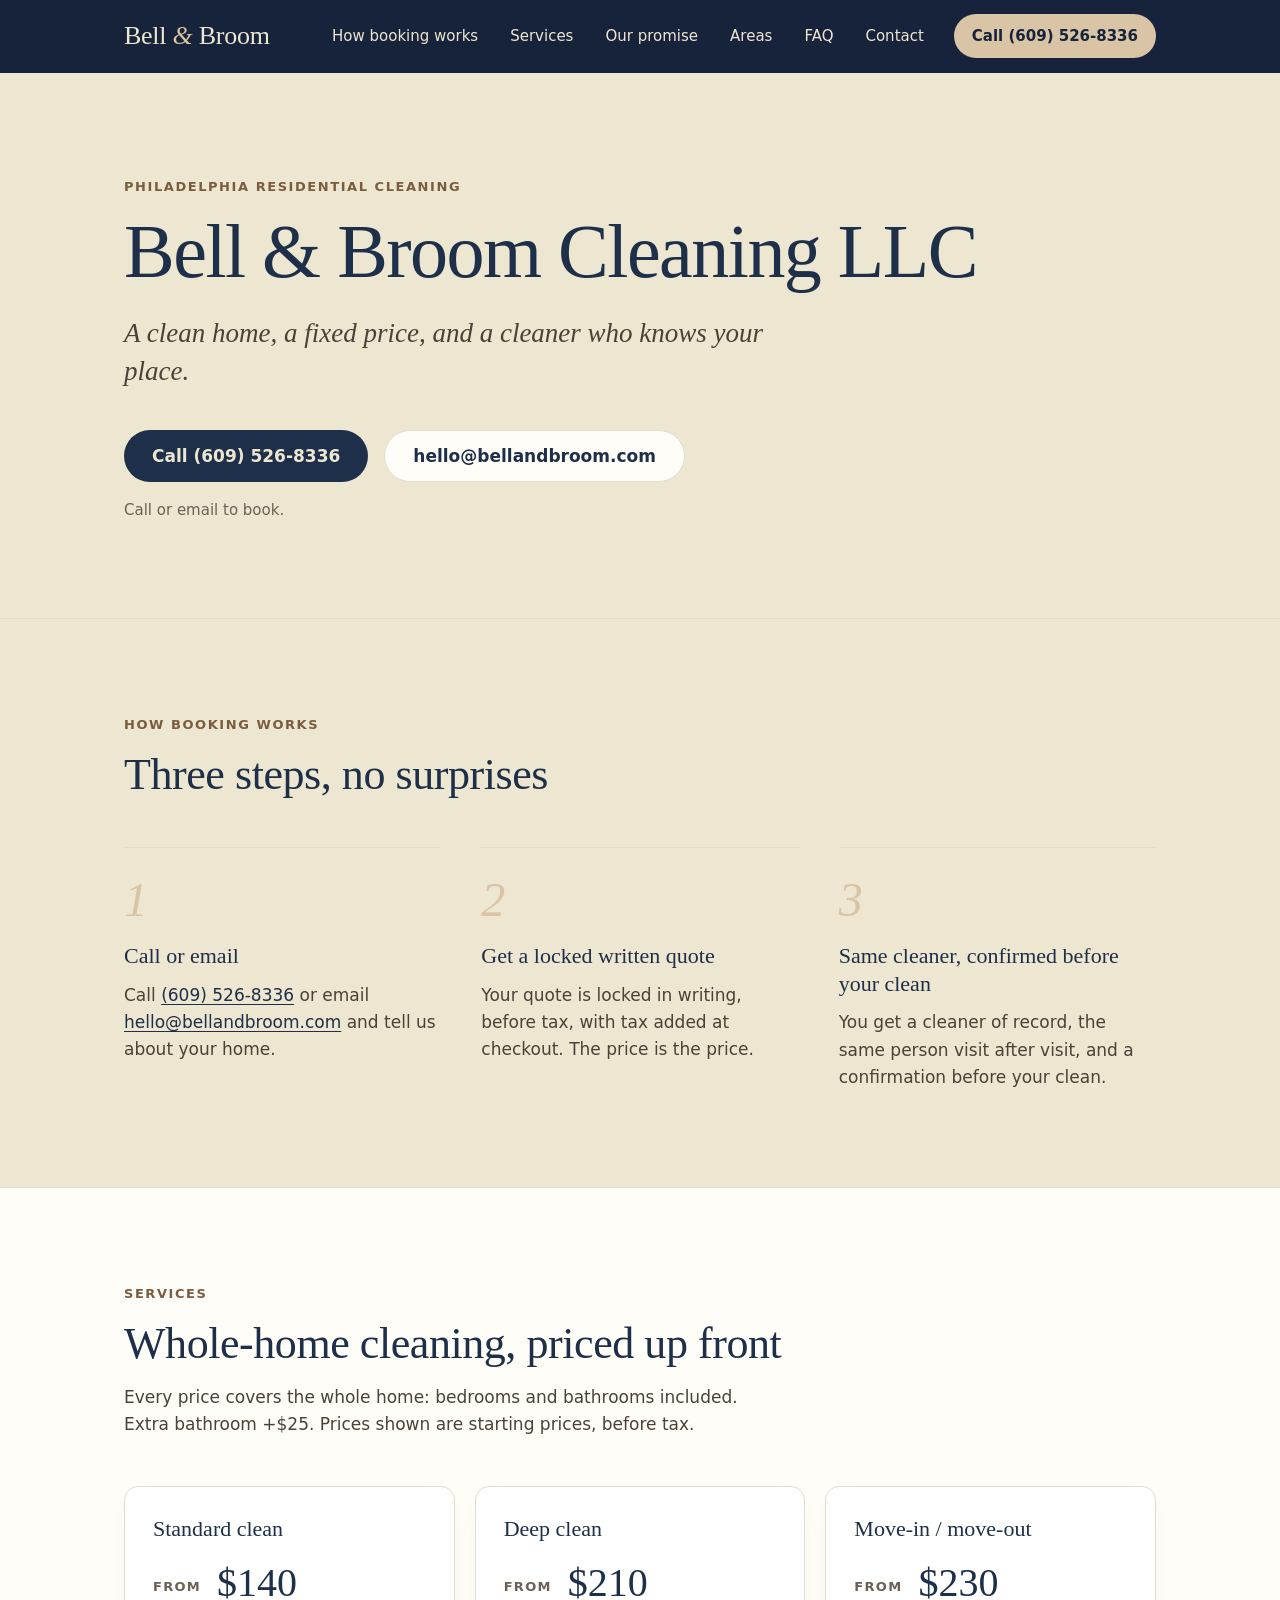
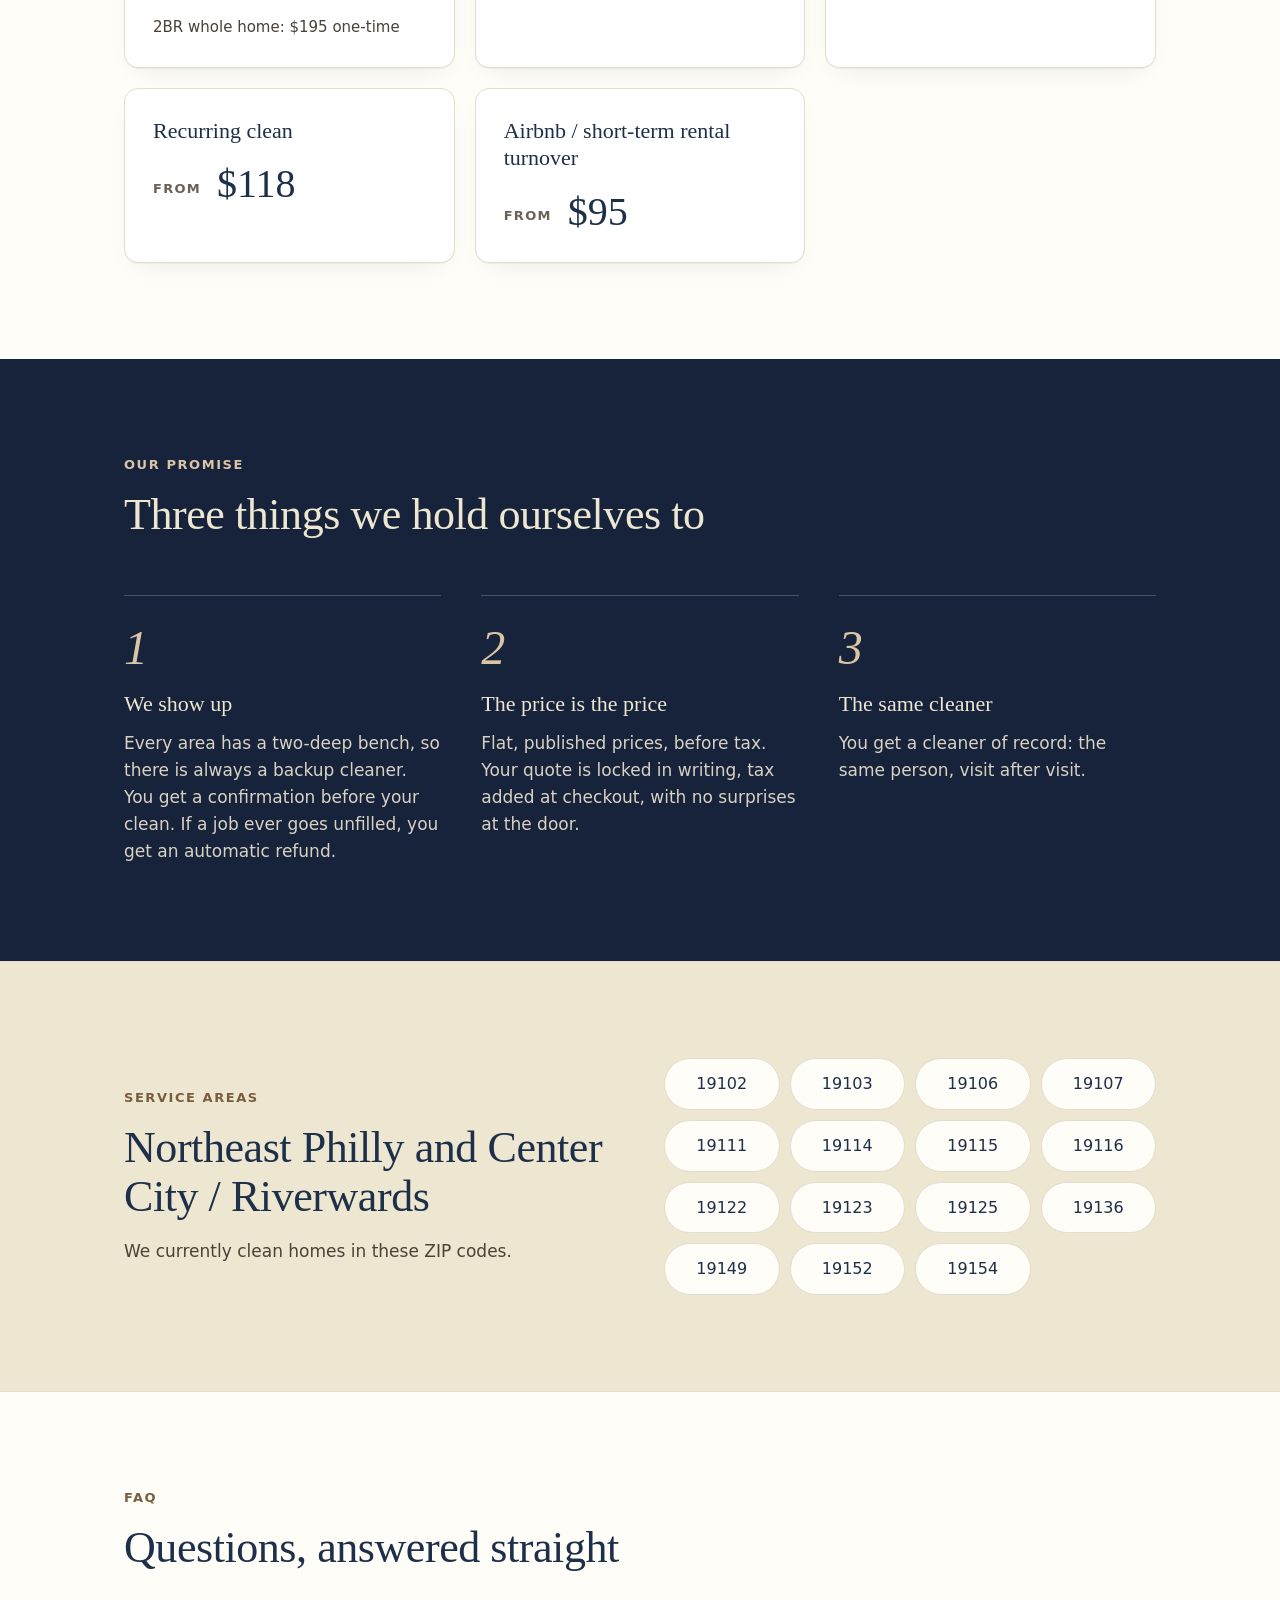
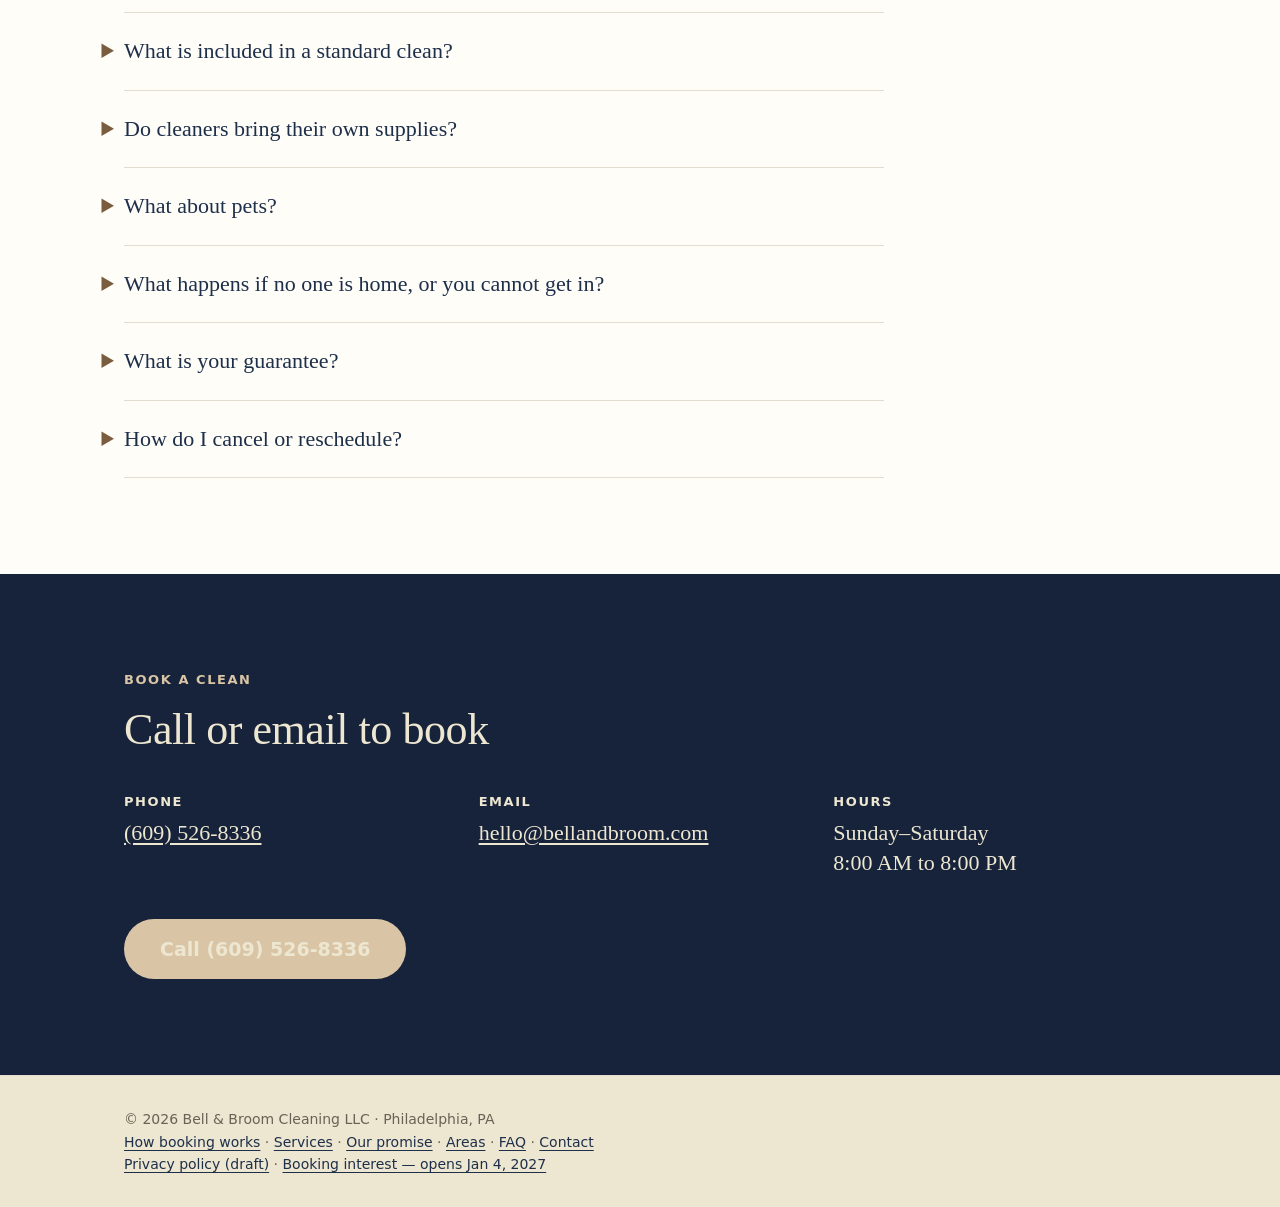
==== index.html @ ea4bc2b3 "Bell & Broom public site: home, booking request flow, privacy draft" ====
<!DOCTYPE html>
<html lang="en">
<head>
<meta charset="utf-8">
<meta name="viewport" content="width=device-width, initial-scale=1">
<meta name="color-scheme" content="light dark">
<meta name="robots" content="noindex, nofollow">
<title>Bell &amp; Broom Cleaning LLC · Philadelphia residential cleaning</title>
<meta name="description" content="Bell &amp; Broom Cleaning LLC: residential cleaning in Northeast Philly and Center City/Riverwards. Flat published prices. Call or email to book.">
<link rel="canonical" href="https://bell-broom.pages.dev/">
<meta property="og:title" content="Bell &amp; Broom Cleaning LLC · Philadelphia residential cleaning">
<meta property="og:description" content="Residential cleaning in Northeast Philly and Center City/Riverwards. Flat published prices, locked in writing before tax. Call or email to book.">
<meta property="og:type" content="website">
<meta property="og:url" content="https://bell-broom.pages.dev/">
<meta name="twitter:card" content="summary">
<meta name="twitter:title" content="Bell &amp; Broom Cleaning LLC · Philadelphia residential cleaning">
<meta name="twitter:description" content="Residential cleaning in Northeast Philly and Center City/Riverwards. Flat published prices, locked in writing before tax.">
<link rel="icon" href="data:image/svg+xml,%3Csvg xmlns='http://www.w3.org/2000/svg' viewBox='0 0 64 64'%3E%3Crect width='64' height='64' rx='12' fill='%231E2F4A'/%3E%3Ctext x='32' y='45' font-family='Georgia,serif' font-size='38' fill='%23EDE6D0' text-anchor='middle'%3EB%3C/text%3E%3C/svg%3E">
<link rel="stylesheet" href="styles.css">
</head>
<body>
<a class="skip-link" href="#main">Skip to main content</a>

<header class="top">
  <div class="wrap top-inner">
    <a class="wordmark" href="#">Bell <span>&amp;</span> Broom</a>
    <nav aria-label="Sections">
      <a href="#how">How booking works</a>
      <a href="#services">Services</a>
      <a href="#promise">Our promise</a>
      <a href="#areas">Areas</a>
      <a href="#faq">FAQ</a>
      <a href="#contact">Contact</a>
      <a class="nav-call" href="tel:+16095268336">Call (609) 526-8336</a>
    </nav>
  </div>
</header>

<main id="main">
  <section class="hero">
    <div class="wrap">
      <p class="eyebrow">Philadelphia residential cleaning</p>
      <h1>Bell &amp; Broom Cleaning&nbsp;LLC</h1>
      <p class="lede">A clean home, a fixed price, and a cleaner who knows your place.</p>
      <div class="cta-row">
        <a class="btn btn-navy" href="tel:+16095268336">Call (609) 526-8336</a>
        <a class="btn btn-quiet" href="mailto:hello@bellandbroom.com">hello@bellandbroom.com</a>
      </div>
      <p class="hint">Call or email to book.</p>
    </div>
  </section>

  <section id="how" class="section">
    <div class="wrap">
      <p class="eyebrow">How booking works</p>
      <h2>Three steps, no surprises</h2>
      <ol class="steps">
        <li>
          <span class="num">1</span>
          <h3>Call or email</h3>
          <p>Call <a href="tel:+16095268336">(609) 526-8336</a> or email <a href="mailto:hello@bellandbroom.com">hello@bellandbroom.com</a> and tell us about your home.</p>
        </li>
        <li>
          <span class="num">2</span>
          <h3>Get a locked written quote</h3>
          <p>Your quote is locked in writing, before tax, with tax added at checkout. The price is the price.</p>
        </li>
        <li>
          <span class="num">3</span>
          <h3>Same cleaner, confirmed before your clean</h3>
          <p>You get a cleaner of record, the same person visit after visit, and a confirmation before your clean.</p>
        </li>
      </ol>
    </div>
  </section>

  <section id="services" class="section">
    <div class="wrap">
      <p class="eyebrow">Services</p>
      <h2>Whole-home cleaning, priced up front</h2>
      <p class="sub">Every price covers the whole home: bedrooms and bathrooms included. Extra bathroom +$25. Prices shown are starting prices, before tax.</p>

      <ul class="services">
        <li class="card">
          <h3>Standard clean</h3>
          <p class="price"><span>from</span> $140</p>
          <p class="note">2BR whole home: $195 one-time</p>
        </li>
        <li class="card">
          <h3>Deep clean</h3>
          <p class="price"><span>from</span> $210</p>
        </li>
        <li class="card">
          <h3>Move-in / move-out</h3>
          <p class="price"><span>from</span> $230</p>
        </li>
        <li class="card">
          <h3>Recurring clean</h3>
          <p class="price"><span>from</span> $118</p>
        </li>
        <li class="card">
          <h3>Airbnb / short-term rental turnover</h3>
          <p class="price"><span>from</span> $95</p>
        </li>
      </ul>
    </div>
  </section>

  <section id="promise" class="section band">
    <div class="wrap">
      <p class="eyebrow">Our promise</p>
      <h2>Three things we hold ourselves to</h2>
      <ol class="wedges">
        <li>
          <span class="num">1</span>
          <h3>We show up</h3>
          <p>Every area has a two-deep bench, so there is always a backup cleaner. You get a confirmation before your clean. If a job ever goes unfilled, you get an automatic refund.</p>
        </li>
        <li>
          <span class="num">2</span>
          <h3>The price is the price</h3>
          <p>Flat, published prices, before tax. Your quote is locked in writing, tax added at checkout, with no surprises at the door.</p>
        </li>
        <li>
          <span class="num">3</span>
          <h3>The same cleaner</h3>
          <p>You get a cleaner of record: the same person, visit after visit.</p>
        </li>
      </ol>
    </div>
  </section>

  <section id="areas" class="section">
    <div class="wrap two-col">
      <div>
        <p class="eyebrow">Service areas</p>
        <h2>Northeast Philly and Center City / Riverwards</h2>
        <p class="sub">We currently clean homes in these ZIP codes.</p>
      </div>
      <ul class="zips" aria-label="ZIP codes served">
        <li>19102</li><li>19103</li><li>19106</li><li>19107</li><li>19111</li>
        <li>19114</li><li>19115</li><li>19116</li><li>19122</li><li>19123</li>
        <li>19125</li><li>19136</li><li>19149</li><li>19152</li><li>19154</li>
      </ul>
    </div>
  </section>

  <section id="faq" class="section">
    <div class="wrap">
      <p class="eyebrow">FAQ</p>
      <h2>Questions, answered straight</h2>
      <div class="faq-list">
        <details>
          <summary>What is included in a standard clean?</summary>
          <p>A standard clean covers the whole home, bedrooms and bathrooms included. Your written quote locks in the price for your home before tax.</p>
        </details>
        <details>
          <summary>Do cleaners bring their own supplies?</summary>
          <p>Yes. Cleaners bring their own supplies.</p>
        </details>
        <details>
          <summary>What about pets?</summary>
          <p>Tell us about your pets when you call or email to book, so your cleaner can plan around them. <a href="#contact">Contact us</a> with any questions.</p>
        </details>
        <details>
          <summary>What happens if no one is home, or you cannot get in?</summary>
          <p>Contact us before your clean to arrange access. If we arrive and cannot get in, contact us and we will work it out with you. We do not publish a lockout or show-up fee; that policy is still being decided.</p>
        </details>
        <details>
          <summary>What is your guarantee?</summary>
          <p>If we miss a checklist item, report it within 48 hours with a photo and we will fix it with a touch-up from the original cleaner at no extra pay. The guarantee covers missed checklist items only; it is not a full re-clean.</p>
        </details>
        <details>
          <summary>How do I cancel or reschedule?</summary>
          <p>Contact us as soon as you can and we will cancel or reschedule your clean. We do not publish a cancellation fee.</p>
        </details>
      </div>
    </div>
  </section>

  <section id="contact" class="section contact">
    <div class="wrap">
      <p class="eyebrow">Book a clean</p>
      <h2>Call or email to book</h2>
      <div class="contact-grid">
        <div>
          <p class="label">Phone</p>
          <p><a href="tel:+16095268336">(609) 526-8336</a></p>
        </div>
        <div>
          <p class="label">Email</p>
          <p><a href="mailto:hello@bellandbroom.com">hello@bellandbroom.com</a></p>
        </div>
        <div>
          <p class="label">Hours</p>
          <p>Sunday–Saturday<br>8:00 AM to 8:00 PM</p>
        </div>
      </div>
      <a class="btn btn-tan btn-lg" href="tel:+16095268336">Call (609) 526-8336</a>
    </div>
  </section>
</main>

<footer class="foot">
  <div class="wrap">
    <p>© 2026 Bell &amp; Broom Cleaning LLC · Philadelphia, PA</p>
    <p><a href="#how">How booking works</a> · <a href="#services">Services</a> · <a href="#promise">Our promise</a> · <a href="#areas">Areas</a> · <a href="#faq">FAQ</a> · <a href="#contact">Contact</a></p>
    <p><a href="/privacy.html">Privacy policy (draft)</a> · <a href="/book.html">Booking interest — opens Jan 4, 2027</a></p>
  </div>
</footer>

</body>
</html>
---- styles.css ----
:root {
  color-scheme: light dark;
  --cream: #EDE6D0;
  --surface: #FFFDF8;
  --line: #E3DDCF;
  --ink: #221C17;
  --ink-2: #4A4238;
  --ink-3: #6B6156;
  --navy: #1E2F4A;
  --navy-dark: #16233A;
  --brown: #7A5C3E;
  --tan: #D9C5A5;
  --red: #A33A2F; /* errors/warnings only */
  --serif: "Iowan Old Style", "Palatino Linotype", Palatino, "Book Antiqua", Georgia, serif;
  --sans: system-ui, -apple-system, "Segoe UI", Roboto, "Helvetica Neue", Arial, sans-serif;
}

* { box-sizing: border-box; }
html { scroll-behavior: smooth; }
@media (prefers-reduced-motion: reduce) { html { scroll-behavior: auto; } }

body {
  margin: 0;
  background: var(--cream);
  color: var(--ink);
  forced-color-adjust: none;
  font: 17px/1.6 var(--sans);
  -webkit-font-smoothing: antialiased;
}

a { color: var(--navy); text-underline-offset: 3px; }
a:focus-visible, .btn:focus-visible { outline: 3px solid var(--navy); outline-offset: 3px; }
/* On dark navy surfaces the navy outline is invisible; use tan there. */
.top nav a:focus-visible, .band a:focus-visible, .contact a:focus-visible,
.contact .btn:focus-visible, .skip-link:focus-visible { outline-color: var(--tan); }
.skip-link {
  position: absolute; left: 16px; top: -60px; z-index: 20;
  background: var(--navy-dark); color: var(--cream);
  padding: 12px 18px; border-radius: 8px; font-weight: 600; text-decoration: none;
}
.skip-link:focus-visible { top: 12px; outline-color: var(--tan); }
.top nav a:not(.nav-call) { display: inline-block; padding: 8px 2px; } /* 44px-ish tap target with line height */
html, body { overflow-x: clip; }

.wrap { max-width: 1080px; margin: 0 auto; padding: 0 24px; }

/* Header: navy, same palette as the dark bands, sticky */
.top { background: var(--navy-dark); border-bottom: 1px solid var(--navy-dark); position: sticky; top: 0; z-index: 10; }
.top-inner { display: flex; align-items: center; justify-content: space-between; gap: 24px; min-height: 72px; flex-wrap: wrap; }
.wordmark {
  font: 400 26px/1 var(--serif);
  color: var(--cream);
  text-decoration: none;
  letter-spacing: -0.01em;
}
.wordmark span { font-style: italic; color: var(--tan); }
.top nav { display: flex; gap: 28px; flex-wrap: wrap; align-items: center; }
.top nav a { color: var(--cream); text-decoration: none; font-size: 15px; }
.top nav a:hover { color: var(--tan); text-decoration: underline; }
.top nav a.nav-call { background: var(--tan); color: var(--navy-dark); padding: 10px 18px; border-radius: 999px; font-weight: 600; }
.top nav a.nav-call:hover { background: #C9B48E; color: var(--navy-dark); text-decoration: none; }

/* Type */
.eyebrow {
  margin: 0 0 14px;
  font-size: 13px;
  font-weight: 600;
  letter-spacing: 0.12em;
  text-transform: uppercase;
  color: var(--brown);
}
h1, h2, h3 { font-family: var(--serif); font-weight: 400; color: var(--navy); margin: 0; }
h1 { font-size: clamp(40px, 7vw, 76px); line-height: 1.04; letter-spacing: -0.02em; }
h2 { font-size: clamp(30px, 4vw, 44px); line-height: 1.12; letter-spacing: -0.01em; }
h3 { font-size: 22px; line-height: 1.25; }
.sub { color: var(--ink-2); max-width: 620px; margin: 16px 0 0; }

/* Hero */
.hero { padding: 104px 0 96px; }
.lede { font: italic 400 clamp(21px, 2.6vw, 27px)/1.4 var(--serif); color: var(--ink-2); max-width: 640px; margin: 24px 0 40px; }
.cta-row { display: flex; gap: 16px; flex-wrap: wrap; align-items: center; }
.hint { margin: 16px 0 0; color: var(--ink-3); font-size: 15px; }

/* Buttons: navy primary, tan on dark, dark text on tan */
.btn {
  display: inline-flex; align-items: center; justify-content: center;
  min-height: 52px; padding: 0 28px;
  border-radius: 999px;
  font: 600 17px/1 var(--sans);
  text-decoration: none;
  transition: background-color 150ms ease-out, border-color 150ms ease-out;
}
.btn-navy { background: var(--navy); color: var(--cream); }
.btn-navy:hover { background: var(--navy-dark); }
.btn-tan { background: var(--tan); color: var(--navy-dark); }
.btn-tan:hover { background: #C9B48E; }
.btn-quiet { color: var(--navy); border: 1px solid var(--line); background: var(--surface); }
.btn-quiet:hover { border-color: var(--navy); }
.btn-lg { min-height: 60px; padding: 0 36px; font-size: 19px; margin-top: 40px; }

/* Sections */
.section { padding: 96px 0; border-top: 1px solid var(--line); }
#services { background: var(--surface); }
.band { background: var(--navy-dark); border-top: 0; }
.band h2, .band h3 { color: var(--cream); }
.band .eyebrow { color: var(--tan); } /* large-ish caps label on dark navy: contrast OK */
.band p { color: #D9D2C4; }

/* How booking works */
.steps { list-style: none; padding: 0; margin: 48px 0 0; display: grid; gap: 40px; grid-template-columns: repeat(auto-fit, minmax(260px, 1fr)); }
.steps li { border-top: 1px solid var(--line); padding-top: 28px; }
.steps p { margin: 12px 0 0; color: var(--ink-2); }

/* FAQ */
#faq { background: var(--surface); }
.faq-list { margin-top: 40px; max-width: 760px; }
.faq-list details { border-top: 1px solid var(--line); padding: 20px 0; }
.faq-list details:last-child { border-bottom: 1px solid var(--line); }
.faq-list summary {
  cursor: pointer; font: 400 22px/1.3 var(--serif); color: var(--navy);
  padding: 4px 0; list-style-position: outside;
}
.faq-list summary:focus-visible { outline: 3px solid var(--navy); outline-offset: 3px; }
.faq-list summary::marker { color: var(--brown); }
.faq-list details p { margin: 12px 0 0; color: var(--ink-2); max-width: 640px; }

/* Services */
.services {
  list-style: none; padding: 0; margin: 48px 0 0;
  display: grid; gap: 20px;
  grid-template-columns: repeat(auto-fill, minmax(280px, 1fr));
}
.card {
  background: #FFFFFF;
  border: 1px solid var(--line);
  border-radius: 14px;
  padding: 28px;
  box-shadow: 0 1px 0 rgb(34 28 23 / 0.04), 0 10px 28px -16px rgb(34 28 23 / 0.14);
}
.price { font: 400 40px/1.1 var(--serif); color: var(--navy); margin: 18px 0 0; font-variant-numeric: lining-nums tabular-nums; }
.price span { font: 600 13px/1 var(--sans); letter-spacing: 0.1em; text-transform: uppercase; color: var(--ink-3); margin-right: 6px; vertical-align: middle; }
.note { margin: 10px 0 0; color: var(--ink-2); font-size: 15px; }

/* Wedges */
.wedges { list-style: none; padding: 0; margin: 56px 0 0; display: grid; gap: 40px; grid-template-columns: repeat(auto-fit, minmax(260px, 1fr)); }
.wedges li { border-top: 1px solid rgb(237 230 208 / 0.25); padding-top: 28px; }
.num { display: block; font: italic 400 48px/1 var(--serif); color: var(--tan); margin-bottom: 18px; }
.wedges p { margin: 12px 0 0; }

/* Areas */
.two-col { display: grid; gap: 48px; grid-template-columns: 1fr; }
@media (min-width: 860px) { .two-col { grid-template-columns: 1fr 1fr; align-items: center; } }
.zips { list-style: none; padding: 0; margin: 0; display: grid; grid-template-columns: repeat(auto-fill, minmax(92px, 1fr)); gap: 10px; }
.zips li {
  text-align: center; padding: 12px 0;
  border: 1px solid var(--line); border-radius: 999px;
  background: var(--surface); color: var(--navy);
  font-variant-numeric: tabular-nums; font-size: 16px;
}

/* Contact */
.contact { background: var(--navy-dark); border-top: 0; }
.contact h2 { color: var(--cream); }
.contact .eyebrow { color: var(--tan); }
.contact .contact-grid p { color: var(--cream); }
.contact a { color: var(--cream); }
.contact-grid { display: grid; gap: 32px; grid-template-columns: repeat(auto-fit, minmax(220px, 1fr)); margin-top: 40px; }
.contact-grid p { margin: 0; font: 400 22px/1.4 var(--serif); }
.contact-grid .label { font: 600 13px/1 var(--sans); letter-spacing: 0.12em; text-transform: uppercase; color: var(--tan); margin-bottom: 10px; }

/* Footer */
.foot { padding: 32px 0; border-top: 1px solid var(--line); color: var(--ink-3); font-size: 14px; }
.foot p { margin: 0; }

/* Anchored sections must not hide under the sticky header */
section[id] { scroll-margin-top: 88px; }

@media (max-width: 600px) {
  .wrap { padding: 0 16px; }
  .hero { padding: 56px 0; }
  .section { padding: 64px 0; }
  /* Mobile header: one compact row, wordmark + Call only. Text nav links
     move to the footer on phones so the sticky header stops eating 1/3 of the screen. */
  .top-inner { gap: 12px; min-height: 56px; padding-top: 8px; padding-bottom: 8px; flex-wrap: nowrap; }
  .top nav { gap: 12px; }
  .top nav a:not(.nav-call) { display: none; }
  .top nav a.nav-call { padding: 9px 14px; font-size: 14px; white-space: nowrap; }
  .wordmark { font-size: 22px; white-space: nowrap; }
  .btn { min-height: 52px; }
  .btn-lg { margin-top: 32px; }
  .steps, .wedges { gap: 32px; }
  .faq-list summary { font-size: 20px; }
}

@media (max-width: 480px) {
  /* 360px phones: full-width CTAs so nothing overflows or crowds */
  .cta-row { flex-direction: column; align-items: stretch; }
  .cta-row .btn { width: 100%; padding: 0 16px; overflow-wrap: anywhere; }
  .contact .btn-lg { width: 100%; padding: 0 16px; font-size: 18px; }
  .services { grid-template-columns: 1fr; }
  .card { padding: 24px 20px; }
  .zips { grid-template-columns: repeat(3, 1fr); }
  .contact-grid p { font-size: 20px; }
}
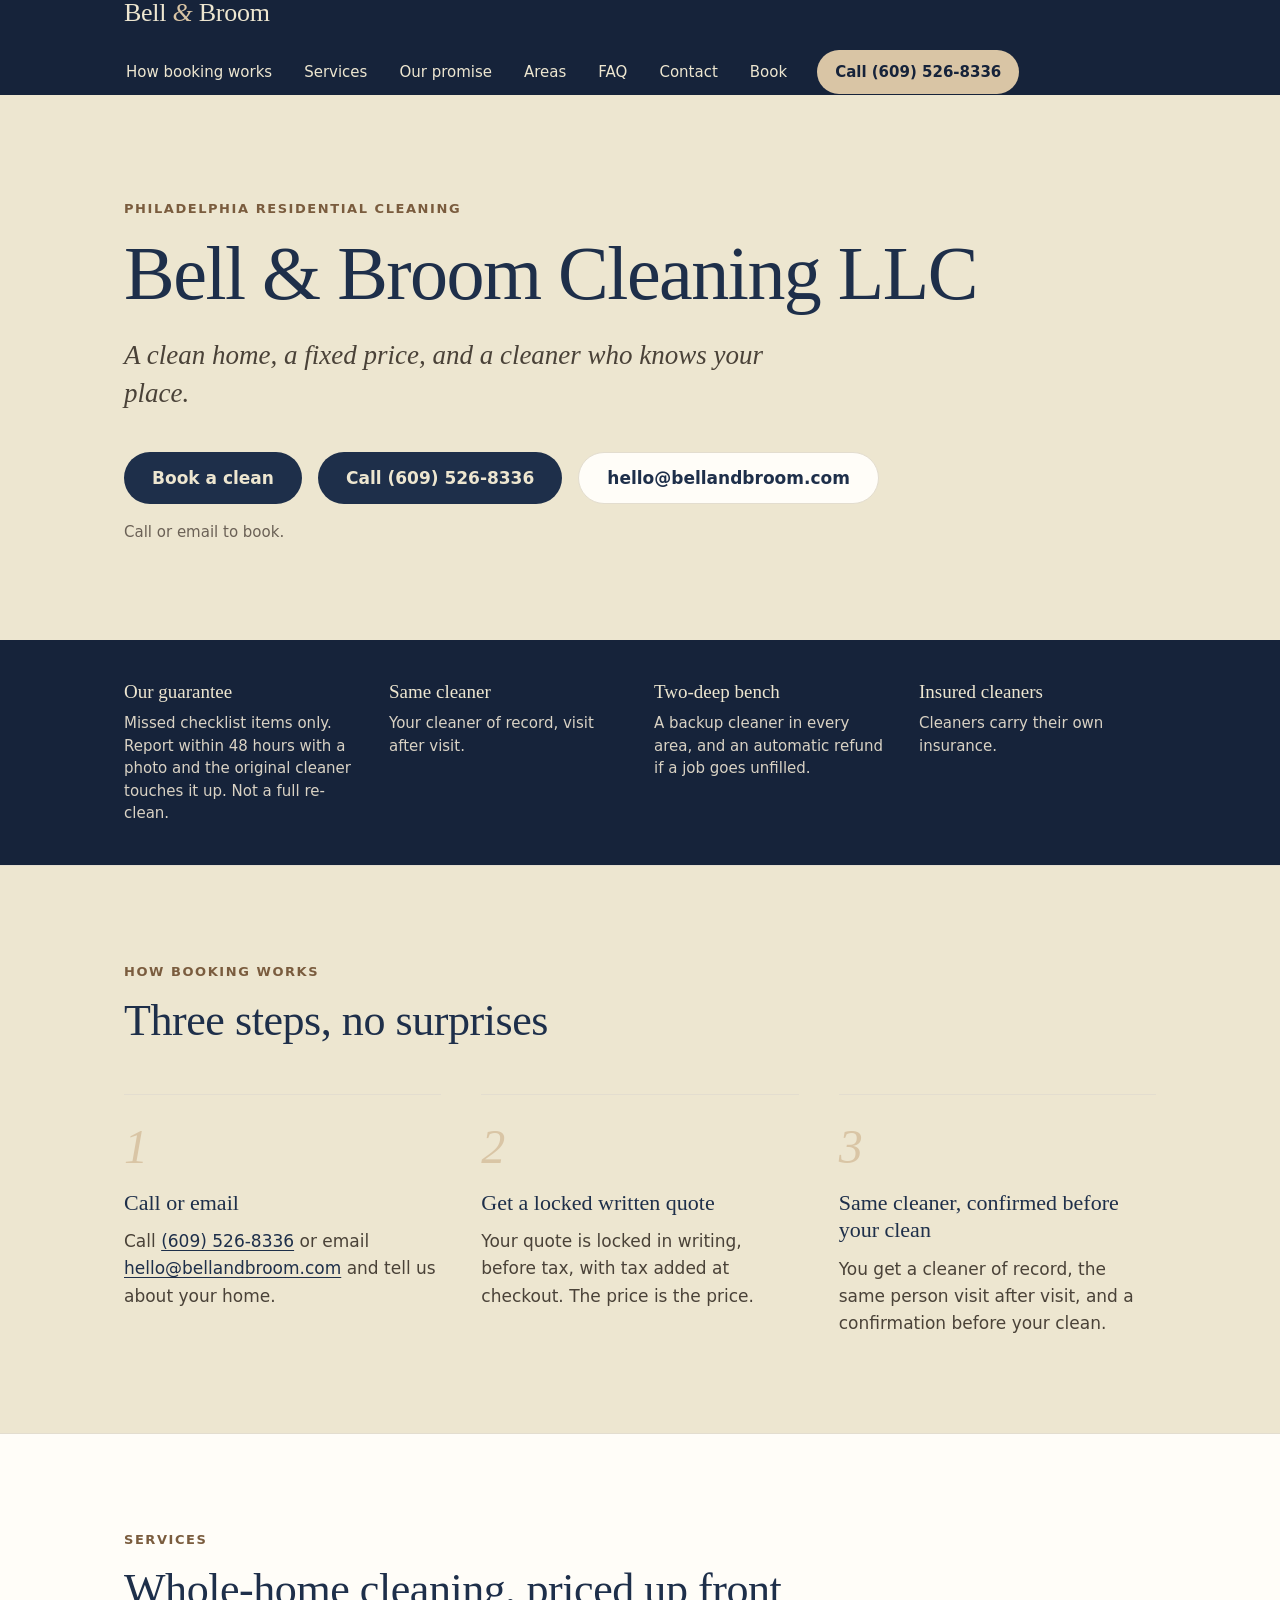
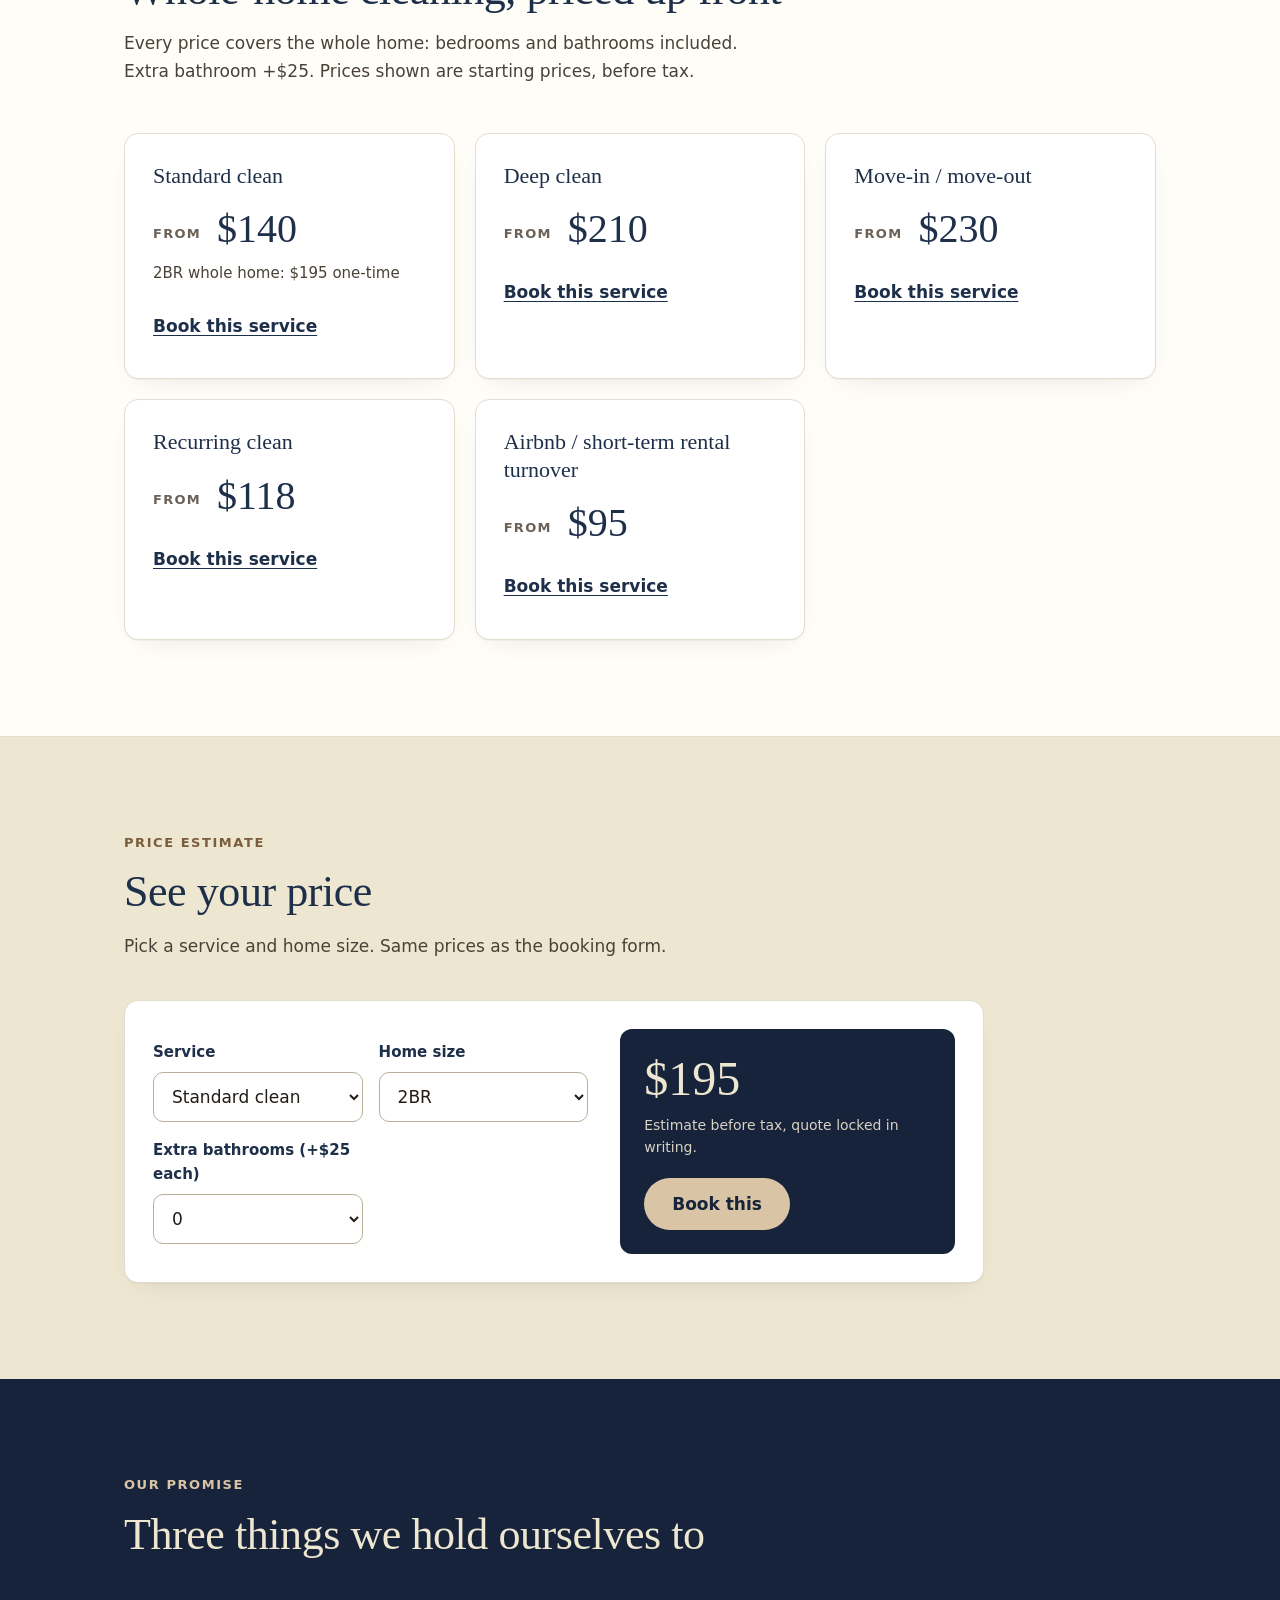
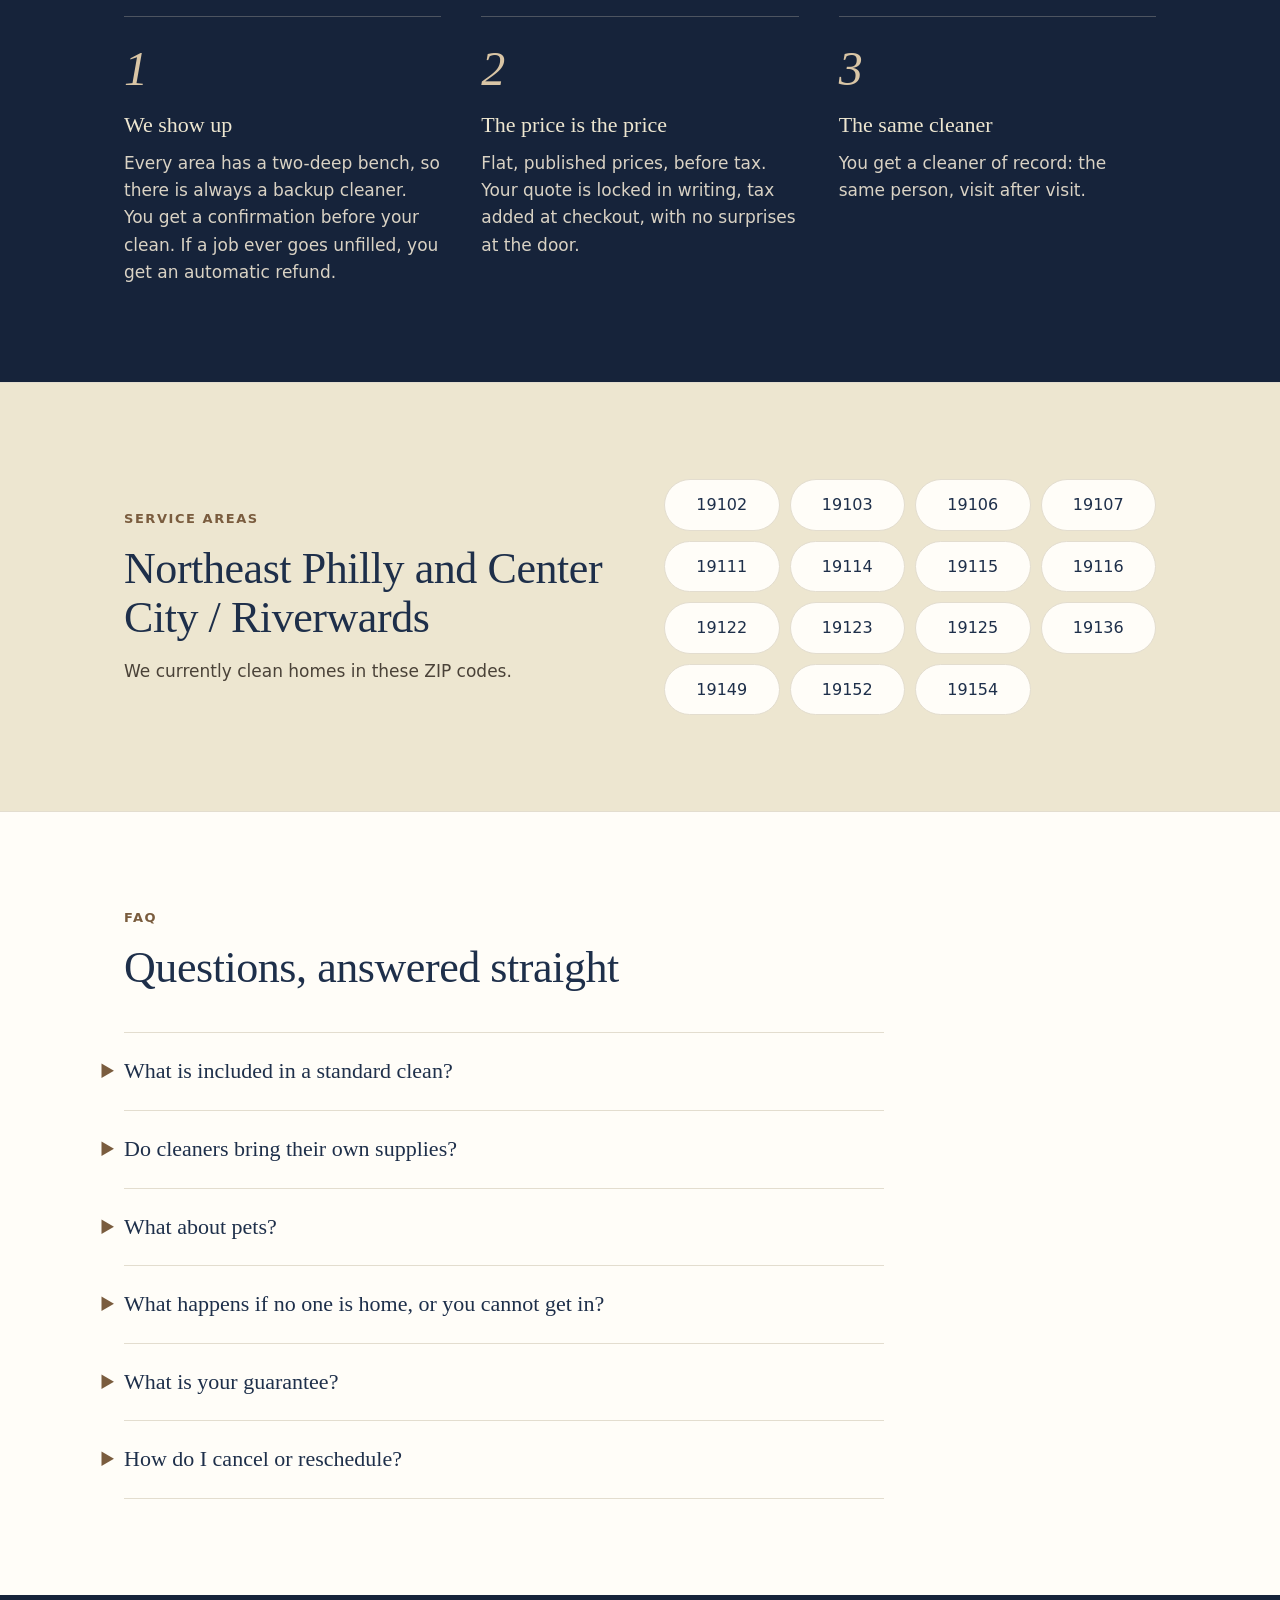
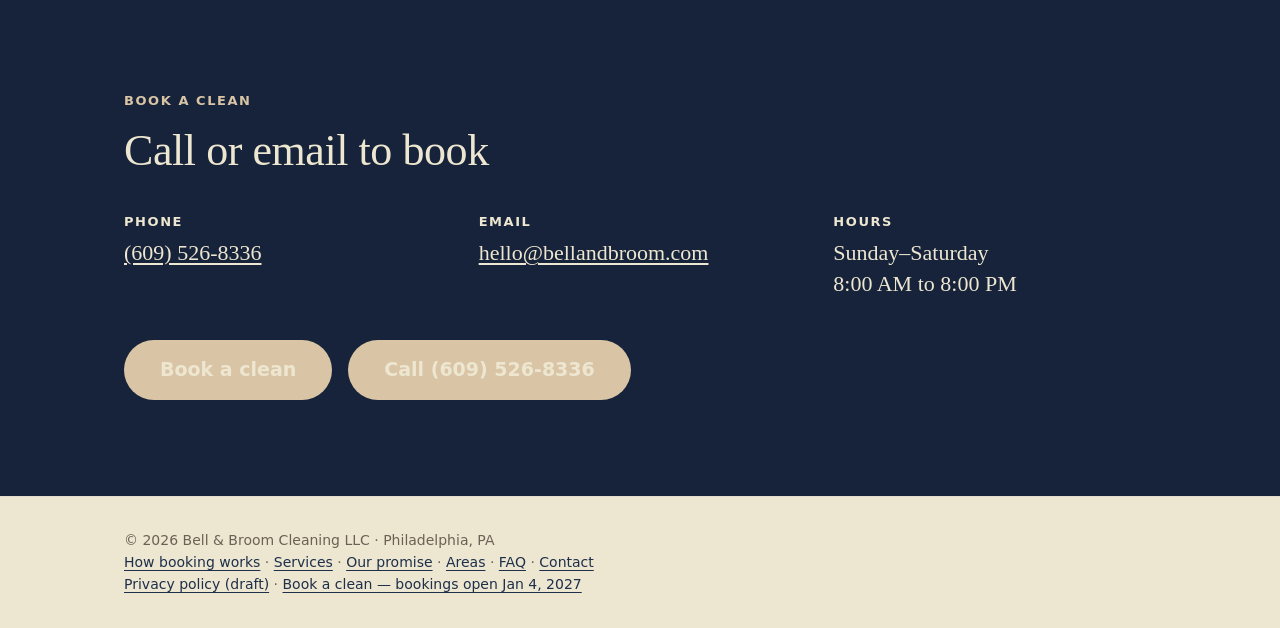
==== commit bd259805: "Point site at booking: calculator, trust strip, schema, mobile Book bar - Hero/nav/service cards/con" ====
--- a/index.html
+++ b/index.html
@@ -17,8 +17,50 @@
 <meta name="twitter:description" content="Residential cleaning in Northeast Philly and Center City/Riverwards. Flat published prices, locked in writing before tax.">
 <link rel="icon" href="data:image/svg+xml,%3Csvg xmlns='http://www.w3.org/2000/svg' viewBox='0 0 64 64'%3E%3Crect width='64' height='64' rx='12' fill='%231E2F4A'/%3E%3Ctext x='32' y='45' font-family='Georgia,serif' font-size='38' fill='%23EDE6D0' text-anchor='middle'%3EB%3C/text%3E%3C/svg%3E">
 <link rel="stylesheet" href="styles.css">
+<script type="application/ld+json">
+{
+  "@context": "https://schema.org",
+  "@type": ["LocalBusiness", "HouseCleaning"],
+  "name": "Bell & Broom Cleaning LLC",
+  "url": "https://bellandbroom.com/",
+  "telephone": "+1-609-526-8336",
+  "email": "hello@bellandbroom.com",
+  "priceRange": "$95-$435",
+  "address": {
+    "@type": "PostalAddress",
+    "addressLocality": "Philadelphia",
+    "addressRegion": "PA",
+    "addressCountry": "US"
+  },
+  "openingHoursSpecification": [
+    {
+      "@type": "OpeningHoursSpecification",
+      "dayOfWeek": ["Sunday", "Monday", "Tuesday", "Wednesday", "Thursday", "Friday", "Saturday"],
+      "opens": "08:00",
+      "closes": "20:00"
+    }
+  ],
+  "areaServed": [
+    {"@type": "PostalCode", "postalCode": "19102"},
+    {"@type": "PostalCode", "postalCode": "19103"},
+    {"@type": "PostalCode", "postalCode": "19106"},
+    {"@type": "PostalCode", "postalCode": "19107"},
+    {"@type": "PostalCode", "postalCode": "19111"},
+    {"@type": "PostalCode", "postalCode": "19114"},
+    {"@type": "PostalCode", "postalCode": "19115"},
+    {"@type": "PostalCode", "postalCode": "19116"},
+    {"@type": "PostalCode", "postalCode": "19122"},
+    {"@type": "PostalCode", "postalCode": "19123"},
+    {"@type": "PostalCode", "postalCode": "19125"},
+    {"@type": "PostalCode", "postalCode": "19136"},
+    {"@type": "PostalCode", "postalCode": "19149"},
+    {"@type": "PostalCode", "postalCode": "19152"},
+    {"@type": "PostalCode", "postalCode": "19154"}
+  ]
+}
+</script>
 </head>
-<body>
+<body class="has-mbar">
 <a class="skip-link" href="#main">Skip to main content</a>
 
 <header class="top">
@@ -31,6 +73,7 @@
       <a href="#areas">Areas</a>
       <a href="#faq">FAQ</a>
       <a href="#contact">Contact</a>
+      <a href="book.html">Book</a>
       <a class="nav-call" href="tel:+16095268336">Call (609) 526-8336</a>
     </nav>
   </div>
@@ -43,10 +86,34 @@
       <h1>Bell &amp; Broom Cleaning&nbsp;LLC</h1>
       <p class="lede">A clean home, a fixed price, and a cleaner who knows your place.</p>
       <div class="cta-row">
+        <a class="btn btn-navy" href="book.html">Book a clean</a>
         <a class="btn btn-navy" href="tel:+16095268336">Call (609) 526-8336</a>
         <a class="btn btn-quiet" href="mailto:hello@bellandbroom.com">hello@bellandbroom.com</a>
       </div>
       <p class="hint">Call or email to book.</p>
+    </div>
+  </section>
+
+  <section class="trust" aria-label="What you can count on">
+    <div class="wrap">
+      <ul class="trust-list">
+        <li>
+          <h3>Our guarantee</h3>
+          <p>Missed checklist items only. Report within 48 hours with a photo and the original cleaner touches it up. Not a full re-clean.</p>
+        </li>
+        <li>
+          <h3>Same cleaner</h3>
+          <p>Your cleaner of record, visit after visit.</p>
+        </li>
+        <li>
+          <h3>Two-deep bench</h3>
+          <p>A backup cleaner in every area, and an automatic refund if a job goes unfilled.</p>
+        </li>
+        <li>
+          <h3>Insured cleaners</h3>
+          <p>Cleaners carry their own insurance.</p>
+        </li>
+      </ul>
     </div>
   </section>
 
@@ -85,24 +152,83 @@
           <h3>Standard clean</h3>
           <p class="price"><span>from</span> $140</p>
           <p class="note">2BR whole home: $195 one-time</p>
+          <a class="card-link" href="book.html?service=standard">Book this service</a>
         </li>
         <li class="card">
           <h3>Deep clean</h3>
           <p class="price"><span>from</span> $210</p>
+          <a class="card-link" href="book.html?service=deep">Book this service</a>
         </li>
         <li class="card">
           <h3>Move-in / move-out</h3>
           <p class="price"><span>from</span> $230</p>
+          <a class="card-link" href="book.html?service=move">Book this service</a>
         </li>
         <li class="card">
           <h3>Recurring clean</h3>
           <p class="price"><span>from</span> $118</p>
+          <a class="card-link" href="book.html?service=recurring">Book this service</a>
         </li>
         <li class="card">
           <h3>Airbnb / short-term rental turnover</h3>
           <p class="price"><span>from</span> $95</p>
+          <a class="card-link" href="book.html?service=str">Book this service</a>
         </li>
       </ul>
+    </div>
+  </section>
+
+  <section id="estimate" class="section">
+    <div class="wrap">
+      <p class="eyebrow">Price estimate</p>
+      <h2>See your price</h2>
+      <p class="sub">Pick a service and home size. Same prices as the booking form.</p>
+      <div class="calc card">
+        <div class="calc-fields">
+          <div class="field">
+            <label for="c-service">Service</label>
+            <select id="c-service">
+              <option value="standard">Standard clean</option>
+              <option value="deep">Deep clean</option>
+              <option value="move">Move-in / move-out</option>
+              <option value="recurring">Recurring clean</option>
+              <option value="str">Airbnb / short-term rental turnover</option>
+            </select>
+          </div>
+          <div class="field">
+            <label for="c-size">Home size</label>
+            <select id="c-size">
+              <option value="studio">Studio</option>
+              <option value="1br">1BR</option>
+              <option value="2br" selected>2BR</option>
+              <option value="3br">3BR</option>
+              <option value="4br">4BR</option>
+            </select>
+          </div>
+          <div class="field" id="c-freq-field" hidden>
+            <label for="c-freq">How often</label>
+            <select id="c-freq">
+              <option value="weekly">Weekly (20% off)</option>
+              <option value="biweekly" selected>Biweekly (15% off)</option>
+              <option value="monthly">Monthly (10% off)</option>
+            </select>
+          </div>
+          <div class="field">
+            <label for="c-baths">Extra bathrooms (+$25 each)</label>
+            <select id="c-baths">
+              <option value="0">0</option>
+              <option value="1">1</option>
+              <option value="2">2</option>
+              <option value="3">3</option>
+            </select>
+          </div>
+        </div>
+        <div class="calc-result">
+          <p class="calc-total" id="c-total" aria-live="polite"></p>
+          <p class="calc-note" id="c-note">Estimate before tax. Your quote is locked in writing.</p>
+          <a class="btn btn-navy" id="c-book" href="book.html">Book this</a>
+        </div>
+      </div>
     </div>
   </section>
 
@@ -196,7 +322,10 @@
           <p>Sunday–Saturday<br>8:00 AM to 8:00 PM</p>
         </div>
       </div>
-      <a class="btn btn-tan btn-lg" href="tel:+16095268336">Call (609) 526-8336</a>
+      <div class="contact-btns">
+        <a class="btn btn-tan btn-lg" href="book.html">Book a clean</a>
+        <a class="btn btn-tan btn-lg" href="tel:+16095268336">Call (609) 526-8336</a>
+      </div>
     </div>
   </section>
 </main>
@@ -205,9 +334,78 @@
   <div class="wrap">
     <p>© 2026 Bell &amp; Broom Cleaning LLC · Philadelphia, PA</p>
     <p><a href="#how">How booking works</a> · <a href="#services">Services</a> · <a href="#promise">Our promise</a> · <a href="#areas">Areas</a> · <a href="#faq">FAQ</a> · <a href="#contact">Contact</a></p>
-    <p><a href="/privacy.html">Privacy policy (draft)</a> · <a href="/book.html">Booking interest — opens Jan 4, 2027</a></p>
+    <p><a href="/privacy.html">Privacy policy (draft)</a> · <a href="/book.html">Book a clean — bookings open Jan 4, 2027</a></p>
   </div>
 </footer>
 
+<div class="mbar" role="region" aria-label="Quick actions">
+  <a class="btn btn-tan" href="book.html">Book</a>
+  <a class="btn btn-call" href="tel:+16095268336">Call</a>
+</div>
+
+<script>
+/*PRICING-START*/
+var PRICES = {
+  standard: { studio: 140, '1br': 165, '2br': 195, '3br': 230, '4br': 275 },
+  deep:     { studio: 210, '1br': 260, '2br': 310, '3br': 370, '4br': 435 },
+  move:     { studio: 230, '1br': 280, '2br': 330, '3br': 380, '4br': 435 },
+  str:      { studio: 95,  '1br': 130, '2br': 170, '3br': 215, '4br': null } // 4BR STR: call for quote, no price invented
+};
+var DISCOUNT = { weekly: 20, biweekly: 15, monthly: 10 };
+var BATH_PRICE = 25;
+
+// Returns {status: 'incomplete'|'quote'|'ok', base, pct, discBase, baths, bathTotal, total}
+function estimate(service, size, freq, baths) {
+  if (!service || !size) return { status: 'incomplete' };
+  var table = service === 'recurring' ? PRICES.standard : PRICES[service];
+  if (!table) return { status: 'incomplete' };
+  var base = table[size];
+  if (base === null || base === undefined) return { status: 'quote' };
+  var pct = 0;
+  if (service === 'recurring') {
+    if (!DISCOUNT[freq]) return { status: 'incomplete', needFreq: true };
+    pct = DISCOUNT[freq];
+  }
+  var discBase = Math.round(base * (100 - pct) / 100); // discount on base first
+  var n = Math.max(0, Math.min(3, Math.floor(Number(baths) || 0)));
+  var bathTotal = n * BATH_PRICE;                      // bathrooms at full price
+  return { status: 'ok', base: base, pct: pct, discBase: discBase, baths: n, bathTotal: bathTotal, total: discBase + bathTotal };
+}
+/*PRICING-END*/
+
+(function () {
+  var $ = function (id) { return document.getElementById(id); };
+  var svc = $('c-service'), size = $('c-size'), freq = $('c-freq'), baths = $('c-baths');
+  function render() {
+    var rec = svc.value === 'recurring';
+    $('c-freq-field').hidden = !rec;
+    var e = estimate(svc.value, size.value, rec ? freq.value : '', baths.value);
+    var total = $('c-total'), note = $('c-note');
+    if (e.status === 'ok') {
+      total.textContent = '$' + e.total;
+      note.textContent = 'Estimate before tax, quote locked in writing.';
+    } else if (e.status === 'quote') {
+      total.textContent = '';
+      total.appendChild(document.createTextNode('Call for quote: '));
+      var a = document.createElement('a');
+      a.href = 'tel:+16095268336'; a.textContent = '(609) 526-8336';
+      total.appendChild(a);
+      note.textContent = 'We do not publish an online price for this size.';
+    } else {
+      total.textContent = '\u2014';
+      note.textContent = 'Choose a service and home size.';
+    }
+    var q = new URLSearchParams();
+    q.set('service', svc.value);
+    q.set('size', size.value);
+    if (rec) q.set('freq', freq.value);
+    if (Number(baths.value)) q.set('baths', baths.value);
+    $('c-book').href = 'book.html?' + q.toString();
+  }
+  [svc, size, freq, baths].forEach(function (el) { el.addEventListener('change', render); });
+  render();
+})();
+</script>
+
 </body>
 </html>
--- a/styles.css
+++ b/styles.css
@@ -202,3 +202,51 @@
   .zips { grid-template-columns: repeat(3, 1fr); }
   .contact-grid p { font-size: 20px; }
 }
+
+/* Service card booking link */
+.card-link {
+  display: inline-block; margin-top: 18px; font-weight: 600; color: var(--navy);
+  padding: 10px 0; /* tap target */
+}
+
+/* Trust strip */
+.trust { background: var(--navy-dark); padding: 40px 0; }
+.trust-list { list-style: none; margin: 0; padding: 0; display: grid; gap: 28px; grid-template-columns: repeat(auto-fit, minmax(220px, 1fr)); }
+.trust h3 { color: var(--cream); font-size: 19px; }
+.trust p { margin: 8px 0 0; color: #D9D2C4; font-size: 15px; line-height: 1.5; }
+
+/* Homepage price calculator */
+.calc { margin-top: 40px; display: grid; gap: 32px; grid-template-columns: 1fr; max-width: 860px; }
+@media (min-width: 800px) { .calc { grid-template-columns: 1.3fr 1fr; align-items: center; } }
+.calc-fields { display: grid; gap: 16px; grid-template-columns: repeat(auto-fit, minmax(190px, 1fr)); min-width: 0; }
+.calc .field label { display: block; font-weight: 600; font-size: 15px; margin-bottom: 8px; color: var(--navy); }
+.calc .field select {
+  width: 100%; min-height: 50px; padding: 12px 14px; font: 17px/1.4 var(--sans); color: var(--ink);
+  background: #FFFFFF; border: 1px solid #B9AE98; border-radius: 10px; appearance: auto;
+}
+.calc .field select:focus-visible { outline: 3px solid var(--navy); outline-offset: 2px; }
+.calc-result { background: var(--navy-dark); color: var(--cream); border-radius: 12px; padding: 24px; }
+.calc-total { margin: 0; font: 400 48px/1.1 var(--serif); color: var(--cream); font-variant-numeric: lining-nums tabular-nums; }
+.calc-total a { color: var(--cream); font-size: 26px; }
+.calc-note { margin: 8px 0 20px; font-size: 14px; color: #D9D2C4; }
+.calc-result .btn-navy { background: var(--tan); color: var(--navy-dark); }
+.calc-result .btn-navy:hover { background: #C9B48E; }
+.calc-result .btn:focus-visible, .calc-result a:focus-visible { outline-color: var(--tan); }
+
+.contact-btns { display: flex; gap: 16px; flex-wrap: wrap; }
+
+/* Sticky mobile bar (index.html only) */
+.mbar { display: none; }
+@media (max-width: 600px) {
+  body.has-mbar { padding-bottom: calc(76px + env(safe-area-inset-bottom)); }
+  .mbar {
+    display: flex; gap: 10px; position: fixed; left: 0; right: 0; bottom: 0; z-index: 9;
+    padding: 10px 16px calc(10px + env(safe-area-inset-bottom));
+    background: var(--navy-dark); border-top: 1px solid var(--tan);
+  }
+  .mbar .btn { flex: 1; min-height: 48px; padding: 0 12px; font-size: 16px; }
+  .mbar .btn-call { background: transparent; color: var(--cream); border: 1px solid var(--tan); }
+  .mbar .btn:focus-visible { outline-color: var(--tan); }
+  .contact-btns { flex-direction: column; gap: 0; }
+  .contact-btns .btn-lg { width: 100%; padding: 0 16px; }
+}
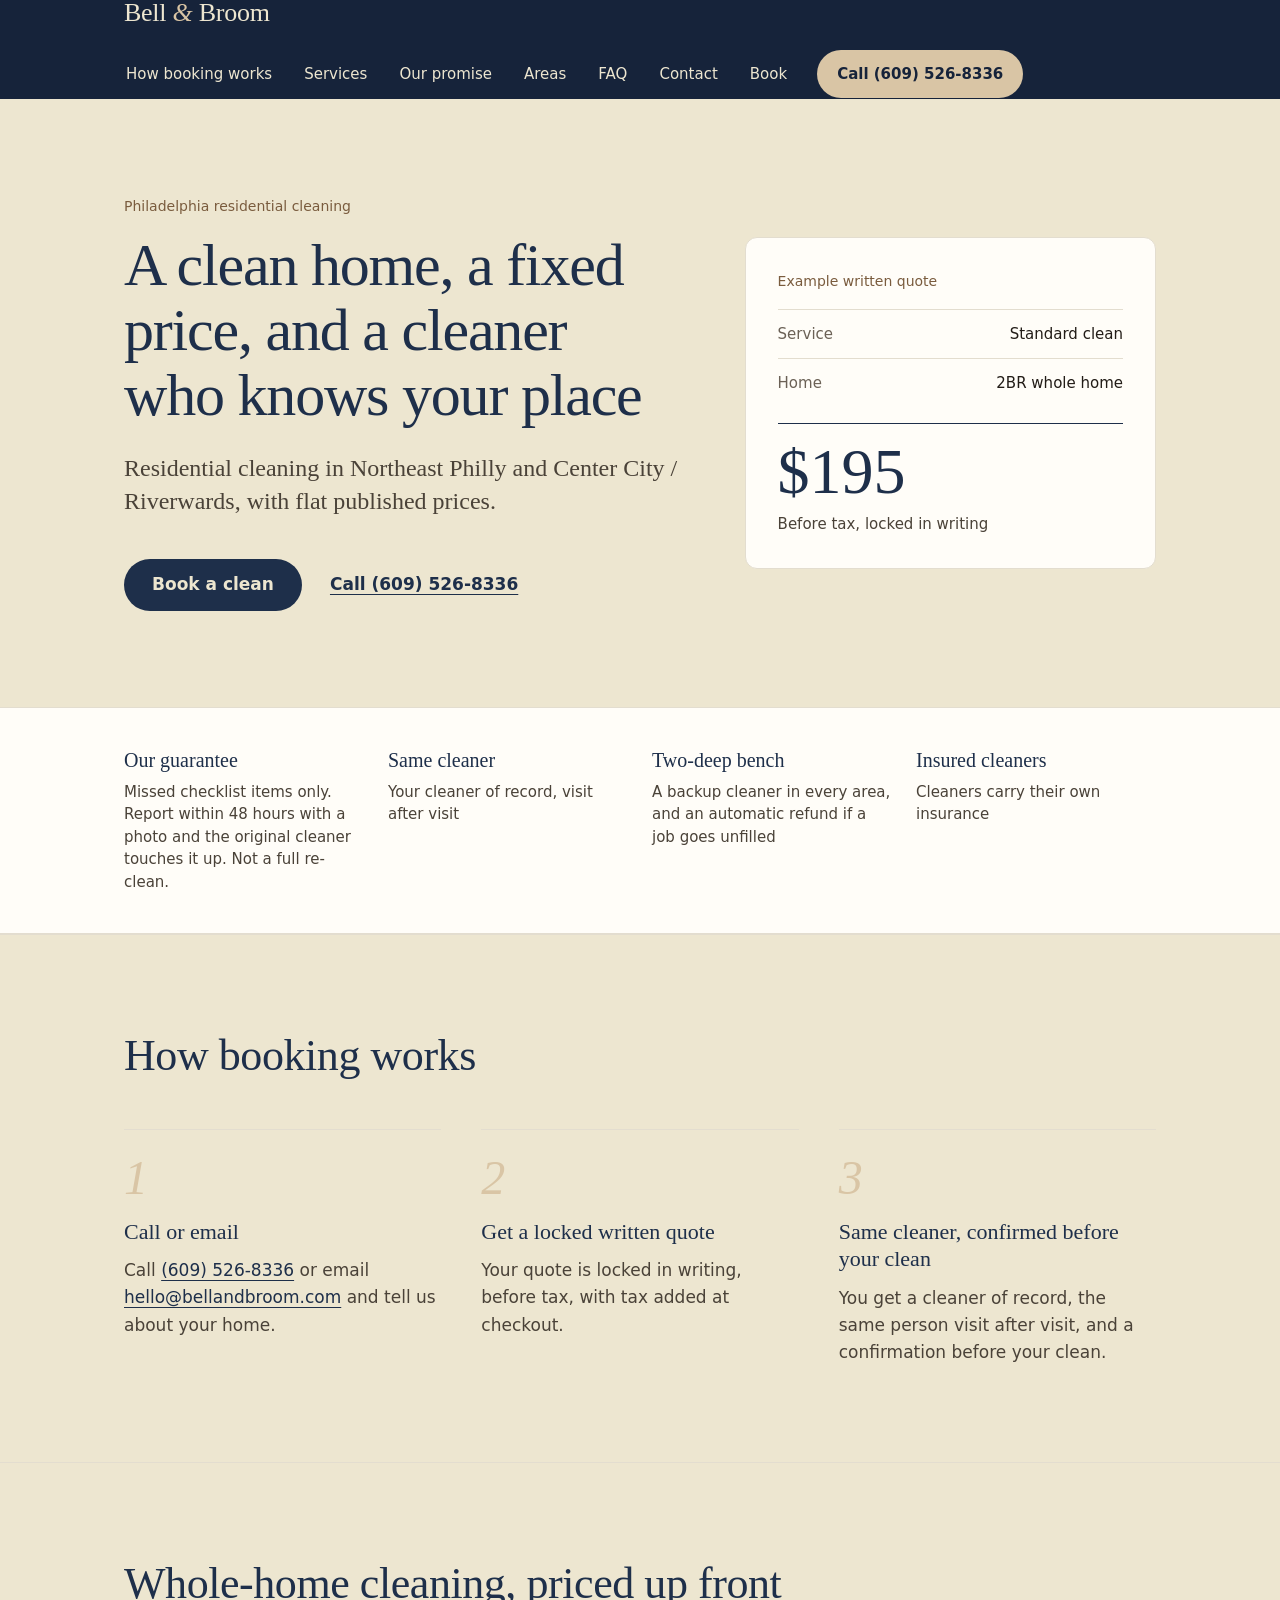
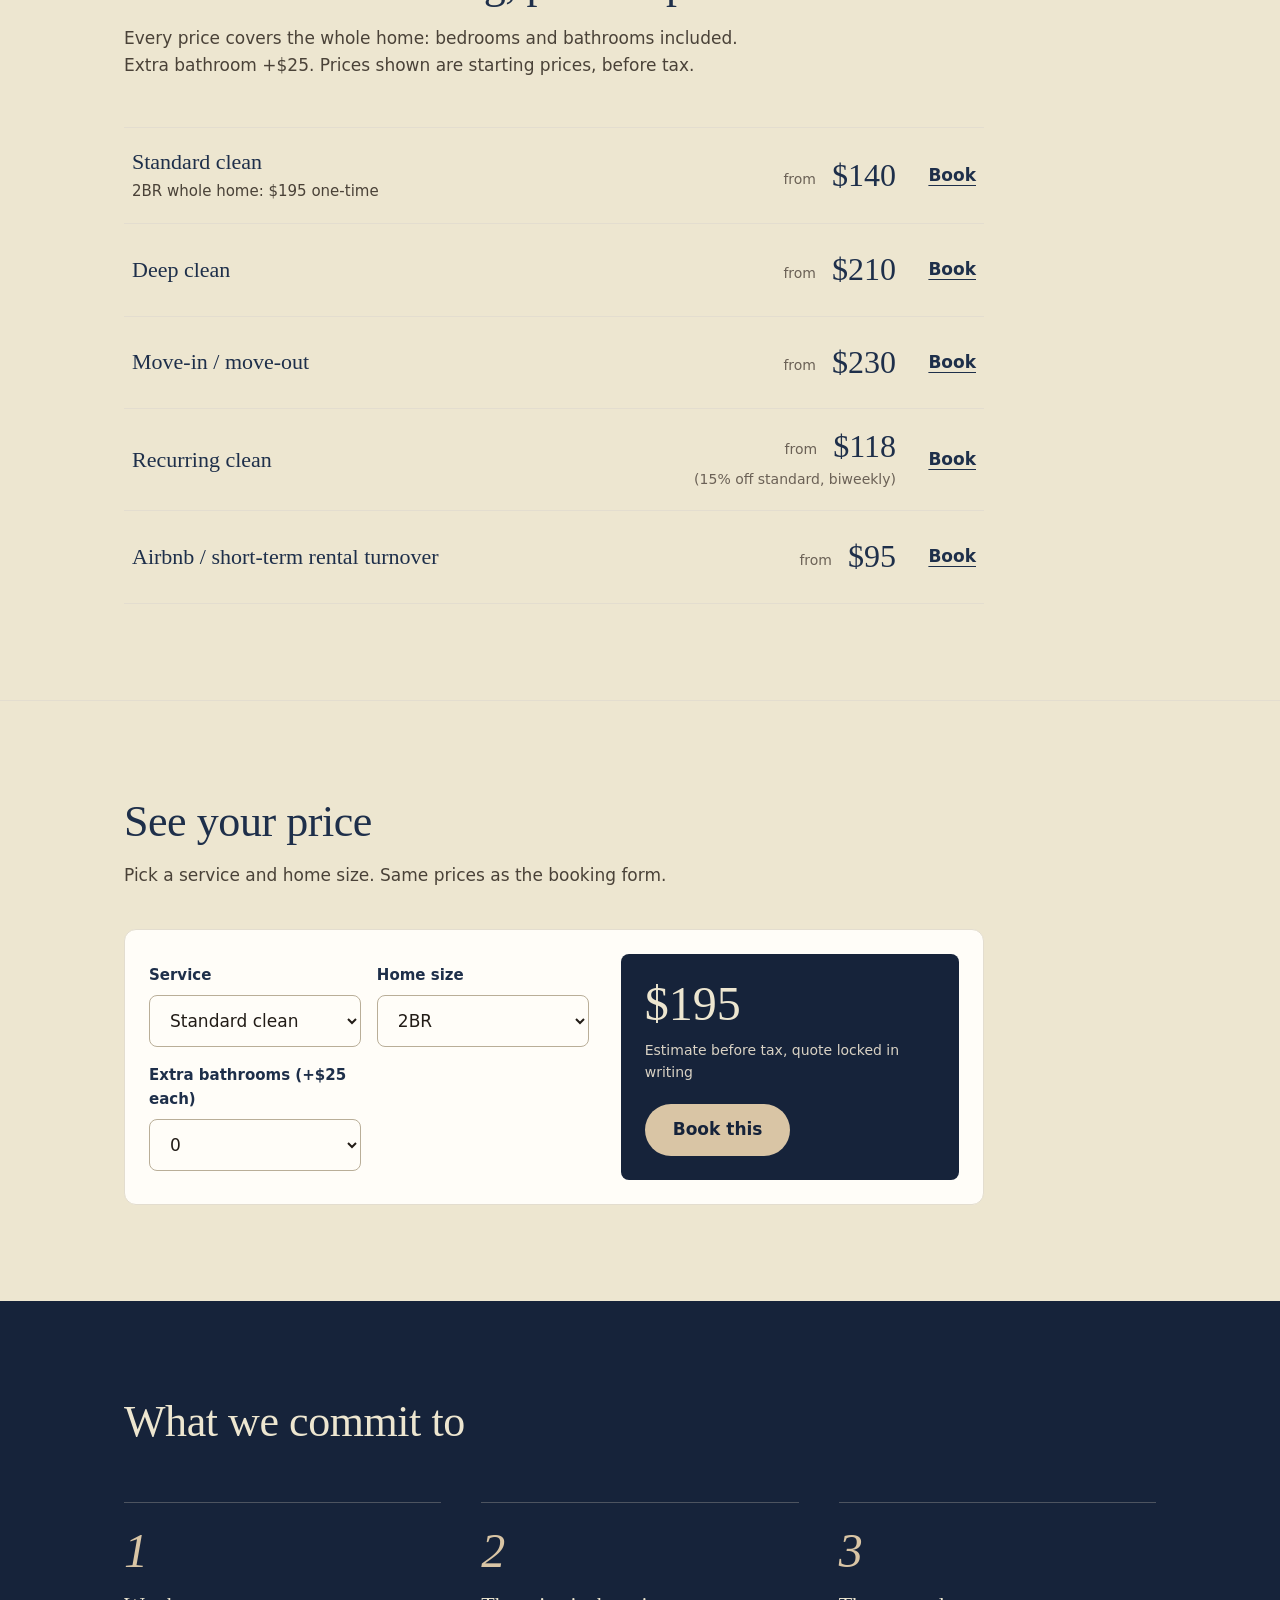
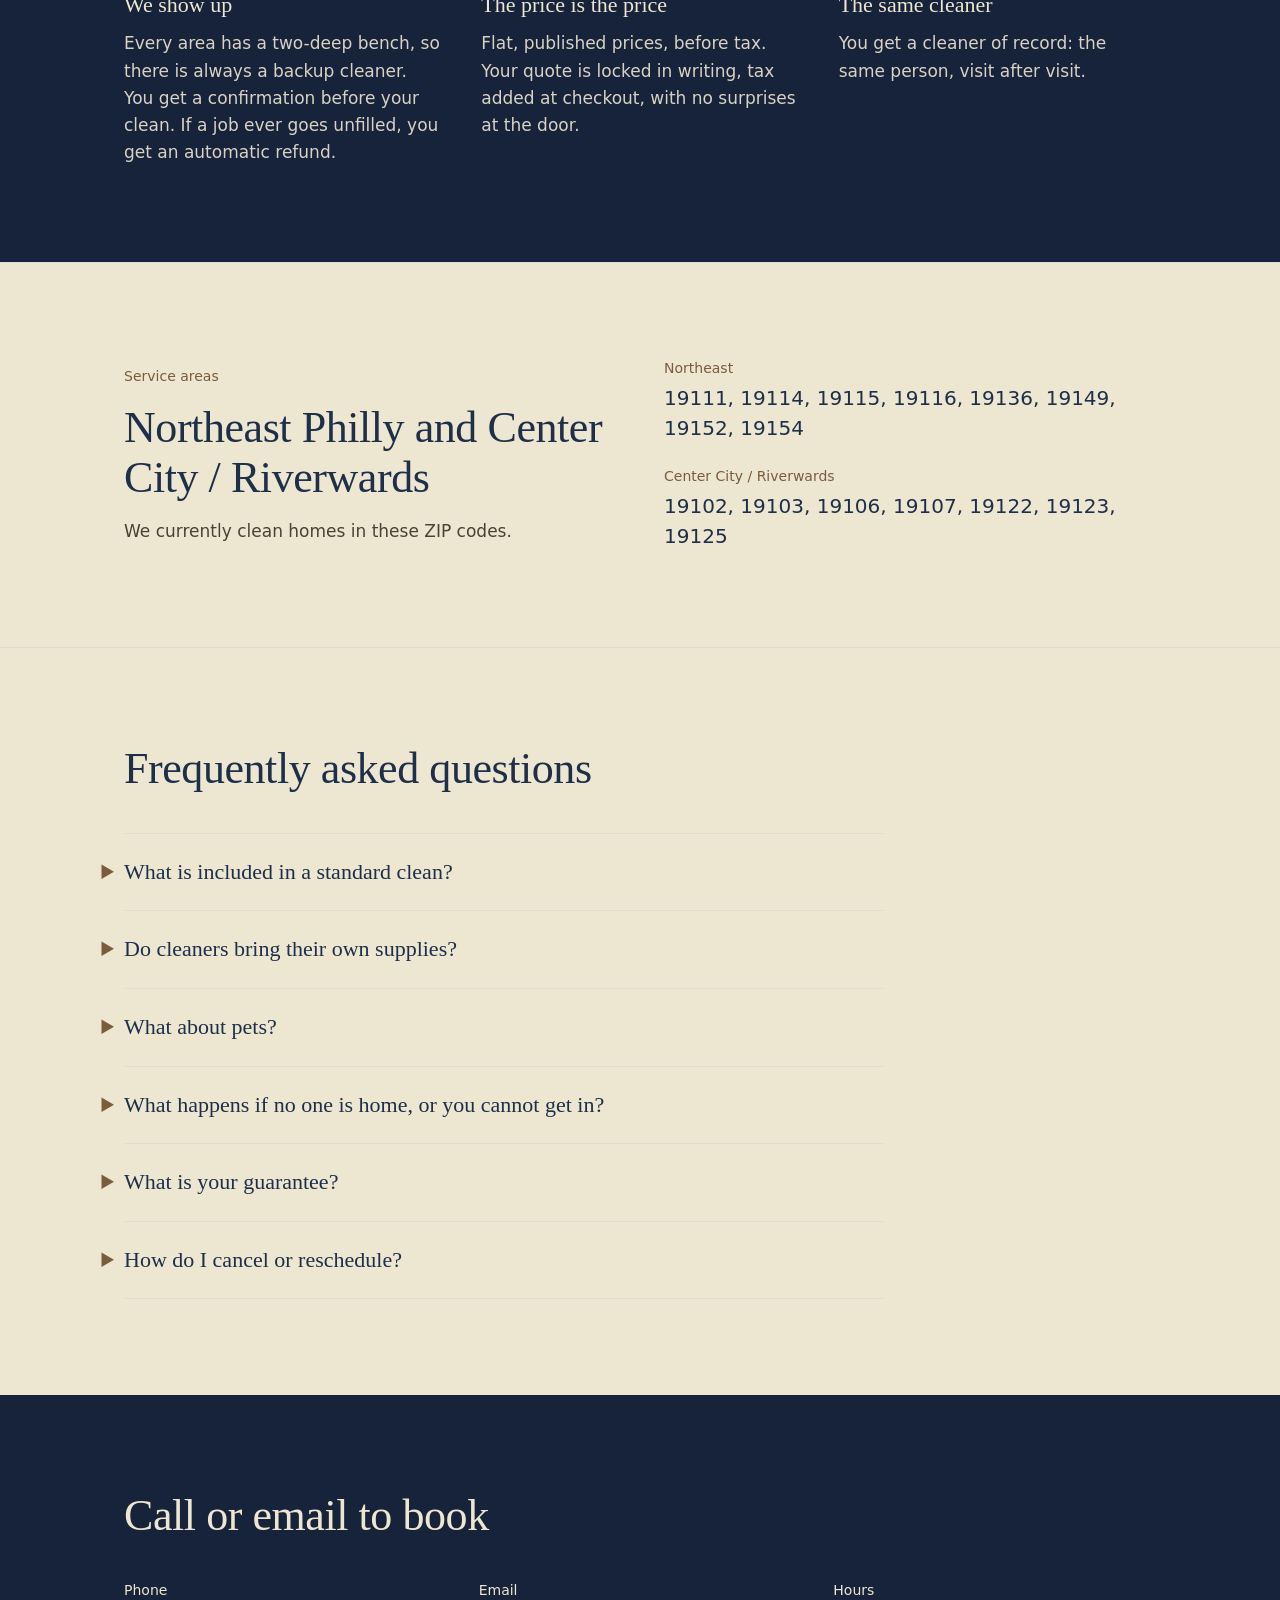
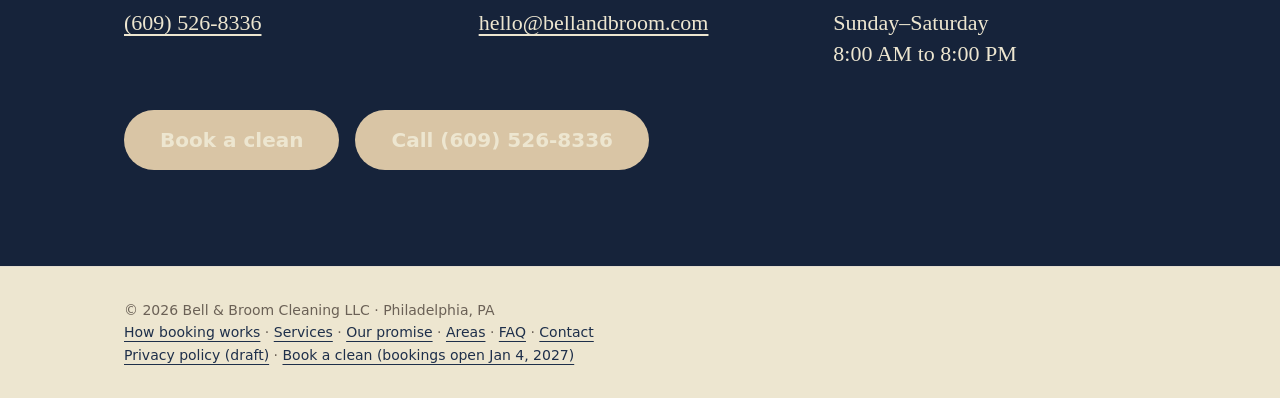
==== commit 06818f74: "Unslop polish: value-line hero with written-quote card, ruled price list, sentence-case labels - Her" ====
--- a/index.html
+++ b/index.html
@@ -3,7 +3,7 @@
 <head>
 <meta charset="utf-8">
 <meta name="viewport" content="width=device-width, initial-scale=1">
-<meta name="color-scheme" content="light dark">
+<meta name="color-scheme" content="light">
 <meta name="robots" content="noindex, nofollow">
 <title>Bell &amp; Broom Cleaning LLC · Philadelphia residential cleaning</title>
 <meta name="description" content="Bell &amp; Broom Cleaning LLC: residential cleaning in Northeast Philly and Center City/Riverwards. Flat published prices. Call or email to book.">
@@ -81,16 +81,25 @@
 
 <main id="main">
   <section class="hero">
-    <div class="wrap">
-      <p class="eyebrow">Philadelphia residential cleaning</p>
-      <h1>Bell &amp; Broom Cleaning&nbsp;LLC</h1>
-      <p class="lede">A clean home, a fixed price, and a cleaner who knows your place.</p>
-      <div class="cta-row">
-        <a class="btn btn-navy" href="book.html">Book a clean</a>
-        <a class="btn btn-navy" href="tel:+16095268336">Call (609) 526-8336</a>
-        <a class="btn btn-quiet" href="mailto:hello@bellandbroom.com">hello@bellandbroom.com</a>
-      </div>
-      <p class="hint">Call or email to book.</p>
+    <div class="wrap hero-grid">
+      <div>
+        <p class="eyebrow">Philadelphia residential cleaning</p>
+        <h1>A clean home, a fixed price, and a cleaner who knows your&nbsp;place</h1>
+        <p class="lede">Residential cleaning in Northeast Philly and Center City / Riverwards, with flat published prices.</p>
+        <div class="cta-row">
+          <a class="btn btn-navy" href="book.html">Book a clean</a>
+          <a class="link-quiet" href="tel:+16095268336">Call (609) 526-8336</a>
+        </div>
+      </div>
+      <aside class="quote" aria-label="Example written quote">
+        <p class="quote-label">Example written quote</p>
+        <dl class="quote-rows">
+          <div><dt>Service</dt><dd id="q-service">Standard clean</dd></div>
+          <div><dt>Home</dt><dd id="q-size">2BR whole home</dd></div>
+        </dl>
+        <p class="quote-total" id="q-total">$195</p>
+        <p class="quote-note">Before tax, locked in writing</p>
+      </aside>
     </div>
   </section>
 
@@ -103,15 +112,15 @@
         </li>
         <li>
           <h3>Same cleaner</h3>
-          <p>Your cleaner of record, visit after visit.</p>
+          <p>Your cleaner of record, visit after visit</p>
         </li>
         <li>
           <h3>Two-deep bench</h3>
-          <p>A backup cleaner in every area, and an automatic refund if a job goes unfilled.</p>
+          <p>A backup cleaner in every area, and an automatic refund if a job goes unfilled</p>
         </li>
         <li>
           <h3>Insured cleaners</h3>
-          <p>Cleaners carry their own insurance.</p>
+          <p>Cleaners carry their own insurance</p>
         </li>
       </ul>
     </div>
@@ -119,8 +128,7 @@
 
   <section id="how" class="section">
     <div class="wrap">
-      <p class="eyebrow">How booking works</p>
-      <h2>Three steps, no surprises</h2>
+      <h2>How booking works</h2>
       <ol class="steps">
         <li>
           <span class="num">1</span>
@@ -130,7 +138,7 @@
         <li>
           <span class="num">2</span>
           <h3>Get a locked written quote</h3>
-          <p>Your quote is locked in writing, before tax, with tax added at checkout. The price is the price.</p>
+          <p>Your quote is locked in writing, before tax, with tax added at checkout.</p>
         </li>
         <li>
           <span class="num">3</span>
@@ -143,36 +151,56 @@
 
   <section id="services" class="section">
     <div class="wrap">
-      <p class="eyebrow">Services</p>
       <h2>Whole-home cleaning, priced up front</h2>
       <p class="sub">Every price covers the whole home: bedrooms and bathrooms included. Extra bathroom +$25. Prices shown are starting prices, before tax.</p>
 
       <ul class="services">
-        <li class="card">
-          <h3>Standard clean</h3>
-          <p class="price"><span>from</span> $140</p>
-          <p class="note">2BR whole home: $195 one-time</p>
-          <a class="card-link" href="book.html?service=standard">Book this service</a>
-        </li>
-        <li class="card">
-          <h3>Deep clean</h3>
-          <p class="price"><span>from</span> $210</p>
-          <a class="card-link" href="book.html?service=deep">Book this service</a>
-        </li>
-        <li class="card">
-          <h3>Move-in / move-out</h3>
-          <p class="price"><span>from</span> $230</p>
-          <a class="card-link" href="book.html?service=move">Book this service</a>
-        </li>
-        <li class="card">
-          <h3>Recurring clean</h3>
-          <p class="price"><span>from</span> $118</p>
-          <a class="card-link" href="book.html?service=recurring">Book this service</a>
-        </li>
-        <li class="card">
-          <h3>Airbnb / short-term rental turnover</h3>
-          <p class="price"><span>from</span> $95</p>
-          <a class="card-link" href="book.html?service=str">Book this service</a>
+        <li>
+          <div class="svc">
+            <h3>Standard clean</h3>
+            <p class="note">2BR whole home: $195 one-time</p>
+          </div>
+          <div class="pricebox">
+            <p class="price"><span>from</span> $140</p>
+          </div>
+          <a class="card-link" href="book.html?service=standard" aria-label="Book standard clean">Book</a>
+        </li>
+        <li>
+          <div class="svc">
+            <h3>Deep clean</h3>
+          </div>
+          <div class="pricebox">
+            <p class="price"><span>from</span> $210</p>
+          </div>
+          <a class="card-link" href="book.html?service=deep" aria-label="Book deep clean">Book</a>
+        </li>
+        <li>
+          <div class="svc">
+            <h3>Move-in / move-out</h3>
+          </div>
+          <div class="pricebox">
+            <p class="price"><span>from</span> $230</p>
+          </div>
+          <a class="card-link" href="book.html?service=move" aria-label="Book move-in / move-out">Book</a>
+        </li>
+        <li>
+          <div class="svc">
+            <h3>Recurring clean</h3>
+          </div>
+          <div class="pricebox">
+            <p class="price"><span>from</span> $118</p>
+            <p class="basis">(15% off standard, biweekly)</p>
+          </div>
+          <a class="card-link" href="book.html?service=recurring" aria-label="Book recurring clean">Book</a>
+        </li>
+        <li>
+          <div class="svc">
+            <h3>Airbnb / short-term rental turnover</h3>
+          </div>
+          <div class="pricebox">
+            <p class="price"><span>from</span> $95</p>
+          </div>
+          <a class="card-link" href="book.html?service=str" aria-label="Book Airbnb / short-term rental turnover">Book</a>
         </li>
       </ul>
     </div>
@@ -180,7 +208,6 @@
 
   <section id="estimate" class="section">
     <div class="wrap">
-      <p class="eyebrow">Price estimate</p>
       <h2>See your price</h2>
       <p class="sub">Pick a service and home size. Same prices as the booking form.</p>
       <div class="calc card">
@@ -225,8 +252,8 @@
         </div>
         <div class="calc-result">
           <p class="calc-total" id="c-total" aria-live="polite"></p>
-          <p class="calc-note" id="c-note">Estimate before tax. Your quote is locked in writing.</p>
-          <a class="btn btn-navy" id="c-book" href="book.html">Book this</a>
+          <p class="calc-note" id="c-note">Estimate before tax. Your quote is locked in writing</p>
+          <a class="btn btn-tan" id="c-book" href="book.html">Book this</a>
         </div>
       </div>
     </div>
@@ -234,8 +261,7 @@
 
   <section id="promise" class="section band">
     <div class="wrap">
-      <p class="eyebrow">Our promise</p>
-      <h2>Three things we hold ourselves to</h2>
+      <h2>What we commit to</h2>
       <ol class="wedges">
         <li>
           <span class="num">1</span>
@@ -263,18 +289,22 @@
         <h2>Northeast Philly and Center City / Riverwards</h2>
         <p class="sub">We currently clean homes in these ZIP codes.</p>
       </div>
-      <ul class="zips" aria-label="ZIP codes served">
-        <li>19102</li><li>19103</li><li>19106</li><li>19107</li><li>19111</li>
-        <li>19114</li><li>19115</li><li>19116</li><li>19122</li><li>19123</li>
-        <li>19125</li><li>19136</li><li>19149</li><li>19152</li><li>19154</li>
-      </ul>
+      <div class="zips" role="group" aria-label="ZIP codes served">
+        <div>
+          <h3>Northeast</h3>
+          <p>19111, 19114, 19115, 19116, 19136, 19149, 19152, 19154</p>
+        </div>
+        <div>
+          <h3>Center City / Riverwards</h3>
+          <p>19102, 19103, 19106, 19107, 19122, 19123, 19125</p>
+        </div>
+      </div>
     </div>
   </section>
 
   <section id="faq" class="section">
     <div class="wrap">
-      <p class="eyebrow">FAQ</p>
-      <h2>Questions, answered straight</h2>
+      <h2>Frequently asked questions</h2>
       <div class="faq-list">
         <details>
           <summary>What is included in a standard clean?</summary>
@@ -306,7 +336,6 @@
 
   <section id="contact" class="section contact">
     <div class="wrap">
-      <p class="eyebrow">Book a clean</p>
       <h2>Call or email to book</h2>
       <div class="contact-grid">
         <div>
@@ -334,7 +363,7 @@
   <div class="wrap">
     <p>© 2026 Bell &amp; Broom Cleaning LLC · Philadelphia, PA</p>
     <p><a href="#how">How booking works</a> · <a href="#services">Services</a> · <a href="#promise">Our promise</a> · <a href="#areas">Areas</a> · <a href="#faq">FAQ</a> · <a href="#contact">Contact</a></p>
-    <p><a href="/privacy.html">Privacy policy (draft)</a> · <a href="/book.html">Book a clean — bookings open Jan 4, 2027</a></p>
+    <p><a href="/privacy.html">Privacy policy (draft)</a> · <a href="/book.html">Book a clean (bookings open Jan 4, 2027)</a></p>
   </div>
 </footer>
 
@@ -383,17 +412,17 @@
     var total = $('c-total'), note = $('c-note');
     if (e.status === 'ok') {
       total.textContent = '$' + e.total;
-      note.textContent = 'Estimate before tax, quote locked in writing.';
+      note.textContent = 'Estimate before tax, quote locked in writing';
     } else if (e.status === 'quote') {
       total.textContent = '';
       total.appendChild(document.createTextNode('Call for quote: '));
       var a = document.createElement('a');
       a.href = 'tel:+16095268336'; a.textContent = '(609) 526-8336';
       total.appendChild(a);
-      note.textContent = 'We do not publish an online price for this size.';
+      note.textContent = 'We do not publish an online price for this size';
     } else {
       total.textContent = '\u2014';
-      note.textContent = 'Choose a service and home size.';
+      note.textContent = 'Choose a service and home size';
     }
     var q = new URLSearchParams();
     q.set('service', svc.value);
@@ -404,6 +433,10 @@
   }
   [svc, size, freq, baths].forEach(function (el) { el.addEventListener('change', render); });
   render();
+
+  // Hero quote card: price comes from the same PRICES table as the calculator
+  var hq = estimate('standard', '2br', '', 0);
+  if (hq.status === 'ok') $('q-total').textContent = '$' + hq.total;
 })();
 </script>
 
--- a/styles.css
+++ b/styles.css
@@ -1,5 +1,5 @@
 :root {
-  color-scheme: light dark;
+  color-scheme: light;
   --cream: #EDE6D0;
   --surface: #FFFDF8;
   --line: #E3DDCF;
@@ -17,7 +17,10 @@
 
 * { box-sizing: border-box; }
 html { scroll-behavior: smooth; }
-@media (prefers-reduced-motion: reduce) { html { scroll-behavior: auto; } }
+@media (prefers-reduced-motion: reduce) {
+  html { scroll-behavior: auto; }
+  .btn, .btn:active { transition: none; transform: none; }
+}
 
 body {
   margin: 0;
@@ -28,15 +31,15 @@
   -webkit-font-smoothing: antialiased;
 }
 
-a { color: var(--navy); text-underline-offset: 3px; }
-a:focus-visible, .btn:focus-visible { outline: 3px solid var(--navy); outline-offset: 3px; }
+a { color: var(--navy); text-underline-offset: 4px; }
+a:focus-visible, .btn:focus-visible { outline: 3px solid var(--navy); outline-offset: 4px; }
 /* On dark navy surfaces the navy outline is invisible; use tan there. */
 .top nav a:focus-visible, .band a:focus-visible, .contact a:focus-visible,
 .contact .btn:focus-visible, .skip-link:focus-visible { outline-color: var(--tan); }
 .skip-link {
   position: absolute; left: 16px; top: -60px; z-index: 20;
   background: var(--navy-dark); color: var(--cream);
-  padding: 12px 18px; border-radius: 8px; font-weight: 600; text-decoration: none;
+  padding: 12px 20px; border-radius: 8px; font-weight: 600; text-decoration: none;
 }
 .skip-link:focus-visible { top: 12px; outline-color: var(--tan); }
 .top nav a:not(.nav-call) { display: inline-block; padding: 8px 2px; } /* 44px-ish tap target with line height */
@@ -44,7 +47,7 @@
 
 .wrap { max-width: 1080px; margin: 0 auto; padding: 0 24px; }
 
-/* Header: navy, same palette as the dark bands, sticky */
+/* Header: navy, sticky */
 .top { background: var(--navy-dark); border-bottom: 1px solid var(--navy-dark); position: sticky; top: 0; z-index: 10; }
 .top-inner { display: flex; align-items: center; justify-content: space-between; gap: 24px; min-height: 72px; flex-wrap: wrap; }
 .wordmark {
@@ -57,29 +60,44 @@
 .top nav { display: flex; gap: 28px; flex-wrap: wrap; align-items: center; }
 .top nav a { color: var(--cream); text-decoration: none; font-size: 15px; }
 .top nav a:hover { color: var(--tan); text-decoration: underline; }
-.top nav a.nav-call { background: var(--tan); color: var(--navy-dark); padding: 10px 18px; border-radius: 999px; font-weight: 600; }
+.top nav a.nav-call { background: var(--tan); color: var(--navy-dark); padding: 12px 20px; border-radius: 999px; font-weight: 600; transition: background-color 150ms ease-out; }
 .top nav a.nav-call:hover { background: #C9B48E; color: var(--navy-dark); text-decoration: none; }
 
 /* Type */
 .eyebrow {
-  margin: 0 0 14px;
-  font-size: 13px;
-  font-weight: 600;
-  letter-spacing: 0.12em;
-  text-transform: uppercase;
+  margin: 0 0 16px;
+  font-size: 14px;
+  font-weight: 500;
+  letter-spacing: 0;
   color: var(--brown);
 }
 h1, h2, h3 { font-family: var(--serif); font-weight: 400; color: var(--navy); margin: 0; }
-h1 { font-size: clamp(40px, 7vw, 76px); line-height: 1.04; letter-spacing: -0.02em; }
+h1 { font-size: clamp(36px, 5.2vw, 60px); line-height: 1.08; letter-spacing: -0.02em; text-wrap: balance; }
 h2 { font-size: clamp(30px, 4vw, 44px); line-height: 1.12; letter-spacing: -0.01em; }
 h3 { font-size: 22px; line-height: 1.25; }
 .sub { color: var(--ink-2); max-width: 620px; margin: 16px 0 0; }
 
-/* Hero */
-.hero { padding: 104px 0 96px; }
-.lede { font: italic 400 clamp(21px, 2.6vw, 27px)/1.4 var(--serif); color: var(--ink-2); max-width: 640px; margin: 24px 0 40px; }
-.cta-row { display: flex; gap: 16px; flex-wrap: wrap; align-items: center; }
-.hint { margin: 16px 0 0; color: var(--ink-3); font-size: 15px; }
+/* Hero: text left, written-quote card right */
+.hero { padding: 96px 0; }
+.hero-grid { display: grid; gap: 48px; grid-template-columns: 1fr; align-items: center; }
+@media (min-width: 860px) { .hero-grid { grid-template-columns: 1.15fr 0.85fr; gap: 64px; } }
+.lede { font: 400 clamp(20px, 2.4vw, 24px)/1.4 var(--serif); color: var(--ink-2); max-width: 560px; margin: 24px 0 40px; }
+.cta-row { display: flex; gap: 24px; flex-wrap: wrap; align-items: center; }
+.link-quiet {
+  display: inline-block; padding: 12px 4px; font-weight: 600; color: var(--navy);
+  text-decoration: underline; text-decoration-thickness: 1px;
+}
+.link-quiet:hover { color: var(--brown); text-decoration-thickness: 2px; }
+
+/* Written quote card */
+.quote { background: var(--surface); border: 1px solid var(--line); border-radius: 12px; padding: 32px; }
+.quote-label { margin: 0; font-size: 14px; font-weight: 500; color: var(--brown); }
+.quote-rows { margin: 16px 0 0; }
+.quote-rows div { display: flex; justify-content: space-between; gap: 16px; padding: 12px 0; border-top: 1px solid var(--line); }
+.quote-rows dt { color: var(--ink-3); font-size: 15px; }
+.quote-rows dd { margin: 0; font-size: 15px; color: var(--ink); text-align: right; }
+.quote-total { margin: 16px 0 0; padding-top: 16px; border-top: 1px solid var(--navy); font: 400 64px/1 var(--serif); color: var(--navy); font-variant-numeric: lining-nums tabular-nums; }
+.quote-note { margin: 8px 0 0; font-size: 15px; color: var(--ink-2); }
 
 /* Buttons: navy primary, tan on dark, dark text on tan */
 .btn {
@@ -88,31 +106,29 @@
   border-radius: 999px;
   font: 600 17px/1 var(--sans);
   text-decoration: none;
-  transition: background-color 150ms ease-out, border-color 150ms ease-out;
-}
+  transition: background-color 150ms ease-out, border-color 150ms ease-out, transform 150ms ease-out;
+}
+.btn:active { transform: scale(.98); }
 .btn-navy { background: var(--navy); color: var(--cream); }
 .btn-navy:hover { background: var(--navy-dark); }
 .btn-tan { background: var(--tan); color: var(--navy-dark); }
 .btn-tan:hover { background: #C9B48E; }
 .btn-quiet { color: var(--navy); border: 1px solid var(--line); background: var(--surface); }
 .btn-quiet:hover { border-color: var(--navy); }
-.btn-lg { min-height: 60px; padding: 0 36px; font-size: 19px; margin-top: 40px; }
+.btn-lg { min-height: 60px; padding: 0 36px; font-size: 20px; margin-top: 40px; }
 
 /* Sections */
 .section { padding: 96px 0; border-top: 1px solid var(--line); }
-#services { background: var(--surface); }
 .band { background: var(--navy-dark); border-top: 0; }
 .band h2, .band h3 { color: var(--cream); }
-.band .eyebrow { color: var(--tan); } /* large-ish caps label on dark navy: contrast OK */
 .band p { color: #D9D2C4; }
 
 /* How booking works */
 .steps { list-style: none; padding: 0; margin: 48px 0 0; display: grid; gap: 40px; grid-template-columns: repeat(auto-fit, minmax(260px, 1fr)); }
-.steps li { border-top: 1px solid var(--line); padding-top: 28px; }
+.steps li { border-top: 1px solid var(--line); padding-top: 24px; }
 .steps p { margin: 12px 0 0; color: var(--ink-2); }
 
 /* FAQ */
-#faq { background: var(--surface); }
 .faq-list { margin-top: 40px; max-width: 760px; }
 .faq-list details { border-top: 1px solid var(--line); padding: 20px 0; }
 .faq-list details:last-child { border-bottom: 1px solid var(--line); }
@@ -120,53 +136,61 @@
   cursor: pointer; font: 400 22px/1.3 var(--serif); color: var(--navy);
   padding: 4px 0; list-style-position: outside;
 }
-.faq-list summary:focus-visible { outline: 3px solid var(--navy); outline-offset: 3px; }
+.faq-list summary:hover { color: var(--brown); }
+.faq-list summary:focus-visible { outline: 3px solid var(--navy); outline-offset: 4px; }
 .faq-list summary::marker { color: var(--brown); }
 .faq-list details p { margin: 12px 0 0; color: var(--ink-2); max-width: 640px; }
 
-/* Services */
-.services {
-  list-style: none; padding: 0; margin: 48px 0 0;
-  display: grid; gap: 20px;
-  grid-template-columns: repeat(auto-fill, minmax(280px, 1fr));
-}
+/* Services: one ruled price list */
+.services { list-style: none; padding: 0; margin: 48px 0 0; max-width: 860px; border-bottom: 1px solid var(--line); }
+.services li {
+  display: grid; grid-template-columns: 1fr auto auto; align-items: center; column-gap: 32px;
+  padding: 20px 8px; border-top: 1px solid var(--line);
+  transition: background-color 150ms ease-out;
+}
+.services li:hover { background: rgb(217 197 165 / 0.2); }
+.svc .note { margin: 4px 0 0; color: var(--ink-2); font-size: 15px; }
+.pricebox { text-align: right; }
+.price { margin: 0; font: 400 32px/1.1 var(--serif); color: var(--navy); font-variant-numeric: lining-nums tabular-nums; white-space: nowrap; }
+.price span { font: 500 14px/1 var(--sans); color: var(--ink-3); margin-right: 8px; vertical-align: middle; }
+.basis { margin: 4px 0 0; font-size: 14px; color: var(--ink-3); }
+.card-link {
+  display: inline-block; font-weight: 600; color: var(--navy);
+  padding: 12px 0; min-width: 48px; text-align: right; /* tap target */
+}
+.card-link:hover { color: var(--brown); text-decoration-thickness: 2px; }
+
+/* Cards (calculator) */
 .card {
-  background: #FFFFFF;
+  background: var(--surface);
   border: 1px solid var(--line);
-  border-radius: 14px;
-  padding: 28px;
-  box-shadow: 0 1px 0 rgb(34 28 23 / 0.04), 0 10px 28px -16px rgb(34 28 23 / 0.14);
-}
-.price { font: 400 40px/1.1 var(--serif); color: var(--navy); margin: 18px 0 0; font-variant-numeric: lining-nums tabular-nums; }
-.price span { font: 600 13px/1 var(--sans); letter-spacing: 0.1em; text-transform: uppercase; color: var(--ink-3); margin-right: 6px; vertical-align: middle; }
-.note { margin: 10px 0 0; color: var(--ink-2); font-size: 15px; }
+  border-radius: 12px;
+  padding: 24px;
+  transition: border-color 150ms ease-out;
+}
+.card:hover { border-color: var(--tan); }
 
 /* Wedges */
 .wedges { list-style: none; padding: 0; margin: 56px 0 0; display: grid; gap: 40px; grid-template-columns: repeat(auto-fit, minmax(260px, 1fr)); }
-.wedges li { border-top: 1px solid rgb(237 230 208 / 0.25); padding-top: 28px; }
-.num { display: block; font: italic 400 48px/1 var(--serif); color: var(--tan); margin-bottom: 18px; }
+.wedges li { border-top: 1px solid rgb(237 230 208 / 0.25); padding-top: 24px; }
+.num { display: block; font: italic 400 48px/1 var(--serif); color: var(--tan); margin-bottom: 16px; }
 .wedges p { margin: 12px 0 0; }
 
 /* Areas */
 .two-col { display: grid; gap: 48px; grid-template-columns: 1fr; }
 @media (min-width: 860px) { .two-col { grid-template-columns: 1fr 1fr; align-items: center; } }
-.zips { list-style: none; padding: 0; margin: 0; display: grid; grid-template-columns: repeat(auto-fill, minmax(92px, 1fr)); gap: 10px; }
-.zips li {
-  text-align: center; padding: 12px 0;
-  border: 1px solid var(--line); border-radius: 999px;
-  background: var(--surface); color: var(--navy);
-  font-variant-numeric: tabular-nums; font-size: 16px;
-}
+.zips { display: grid; gap: 24px; }
+.zips h3 { font: 500 14px/1.4 var(--sans); color: var(--brown); }
+.zips p { margin: 4px 0 0; font-size: 20px; line-height: 1.5; color: var(--navy); font-variant-numeric: tabular-nums; }
 
 /* Contact */
 .contact { background: var(--navy-dark); border-top: 0; }
 .contact h2 { color: var(--cream); }
-.contact .eyebrow { color: var(--tan); }
 .contact .contact-grid p { color: var(--cream); }
 .contact a { color: var(--cream); }
 .contact-grid { display: grid; gap: 32px; grid-template-columns: repeat(auto-fit, minmax(220px, 1fr)); margin-top: 40px; }
 .contact-grid p { margin: 0; font: 400 22px/1.4 var(--serif); }
-.contact-grid .label { font: 600 13px/1 var(--sans); letter-spacing: 0.12em; text-transform: uppercase; color: var(--tan); margin-bottom: 10px; }
+.contact-grid .label { font: 500 14px/1.4 var(--sans); letter-spacing: 0; color: var(--tan); margin-bottom: 8px; }
 
 /* Footer */
 .foot { padding: 32px 0; border-top: 1px solid var(--line); color: var(--ink-3); font-size: 14px; }
@@ -184,36 +208,34 @@
   .top-inner { gap: 12px; min-height: 56px; padding-top: 8px; padding-bottom: 8px; flex-wrap: nowrap; }
   .top nav { gap: 12px; }
   .top nav a:not(.nav-call) { display: none; }
-  .top nav a.nav-call { padding: 9px 14px; font-size: 14px; white-space: nowrap; }
+  .top nav a.nav-call { padding: 8px 16px; font-size: 14px; white-space: nowrap; }
   .wordmark { font-size: 22px; white-space: nowrap; }
   .btn { min-height: 52px; }
   .btn-lg { margin-top: 32px; }
   .steps, .wedges { gap: 32px; }
   .faq-list summary { font-size: 20px; }
+  .quote { padding: 24px 20px; }
+  .quote-total { font-size: 52px; }
 }
 
 @media (max-width: 480px) {
-  /* 360px phones: full-width CTAs so nothing overflows or crowds */
-  .cta-row { flex-direction: column; align-items: stretch; }
+  /* 360px phones: full-width primary CTA so nothing overflows or crowds */
+  .cta-row { flex-direction: column; align-items: stretch; gap: 8px; }
   .cta-row .btn { width: 100%; padding: 0 16px; overflow-wrap: anywhere; }
+  .cta-row .link-quiet { text-align: center; }
   .contact .btn-lg { width: 100%; padding: 0 16px; font-size: 18px; }
-  .services { grid-template-columns: 1fr; }
+  .services li { grid-template-columns: 1fr auto; row-gap: 0; padding: 16px 0; }
+  .services .card-link { grid-column: 1 / -1; text-align: left; padding: 8px 0 0; }
+  .price { font-size: 28px; }
   .card { padding: 24px 20px; }
-  .zips { grid-template-columns: repeat(3, 1fr); }
   .contact-grid p { font-size: 20px; }
 }
 
-/* Service card booking link */
-.card-link {
-  display: inline-block; margin-top: 18px; font-weight: 600; color: var(--navy);
-  padding: 10px 0; /* tap target */
-}
-
-/* Trust strip */
-.trust { background: var(--navy-dark); padding: 40px 0; }
-.trust-list { list-style: none; margin: 0; padding: 0; display: grid; gap: 28px; grid-template-columns: repeat(auto-fit, minmax(220px, 1fr)); }
-.trust h3 { color: var(--cream); font-size: 19px; }
-.trust p { margin: 8px 0 0; color: #D9D2C4; font-size: 15px; line-height: 1.5; }
+/* Trust strip: one surface step between cream sections */
+.trust { background: var(--surface); padding: 40px 0; border-top: 1px solid var(--line); border-bottom: 1px solid var(--line); }
+.trust-list { list-style: none; margin: 0; padding: 0; display: grid; gap: 24px; grid-template-columns: repeat(auto-fit, minmax(220px, 1fr)); }
+.trust h3 { color: var(--navy); font-size: 20px; }
+.trust p { margin: 8px 0 0; color: var(--ink-2); font-size: 15px; line-height: 1.5; }
 
 /* Homepage price calculator */
 .calc { margin-top: 40px; display: grid; gap: 32px; grid-template-columns: 1fr; max-width: 860px; }
@@ -221,16 +243,15 @@
 .calc-fields { display: grid; gap: 16px; grid-template-columns: repeat(auto-fit, minmax(190px, 1fr)); min-width: 0; }
 .calc .field label { display: block; font-weight: 600; font-size: 15px; margin-bottom: 8px; color: var(--navy); }
 .calc .field select {
-  width: 100%; min-height: 50px; padding: 12px 14px; font: 17px/1.4 var(--sans); color: var(--ink);
-  background: #FFFFFF; border: 1px solid #B9AE98; border-radius: 10px; appearance: auto;
+  width: 100%; min-height: 52px; padding: 12px 16px; font: 17px/1.4 var(--sans); color: var(--ink);
+  background: var(--surface); border: 1px solid #B9AE98; border-radius: 8px; appearance: auto;
 }
 .calc .field select:focus-visible { outline: 3px solid var(--navy); outline-offset: 2px; }
-.calc-result { background: var(--navy-dark); color: var(--cream); border-radius: 12px; padding: 24px; }
+/* Nested radius: card 12 - 24px padding rule of thumb leaves ~8 for the inner panel */
+.calc-result { background: var(--navy-dark); color: var(--cream); border-radius: 8px; padding: 24px; }
 .calc-total { margin: 0; font: 400 48px/1.1 var(--serif); color: var(--cream); font-variant-numeric: lining-nums tabular-nums; }
-.calc-total a { color: var(--cream); font-size: 26px; }
+.calc-total a { color: var(--cream); font-size: 24px; }
 .calc-note { margin: 8px 0 20px; font-size: 14px; color: #D9D2C4; }
-.calc-result .btn-navy { background: var(--tan); color: var(--navy-dark); }
-.calc-result .btn-navy:hover { background: #C9B48E; }
 .calc-result .btn:focus-visible, .calc-result a:focus-visible { outline-color: var(--tan); }
 
 .contact-btns { display: flex; gap: 16px; flex-wrap: wrap; }
@@ -240,8 +261,8 @@
 @media (max-width: 600px) {
   body.has-mbar { padding-bottom: calc(76px + env(safe-area-inset-bottom)); }
   .mbar {
-    display: flex; gap: 10px; position: fixed; left: 0; right: 0; bottom: 0; z-index: 9;
-    padding: 10px 16px calc(10px + env(safe-area-inset-bottom));
+    display: flex; gap: 8px; position: fixed; left: 0; right: 0; bottom: 0; z-index: 9;
+    padding: 8px 16px calc(8px + env(safe-area-inset-bottom));
     background: var(--navy-dark); border-top: 1px solid var(--tan);
   }
   .mbar .btn { flex: 1; min-height: 48px; padding: 0 12px; font-size: 16px; }
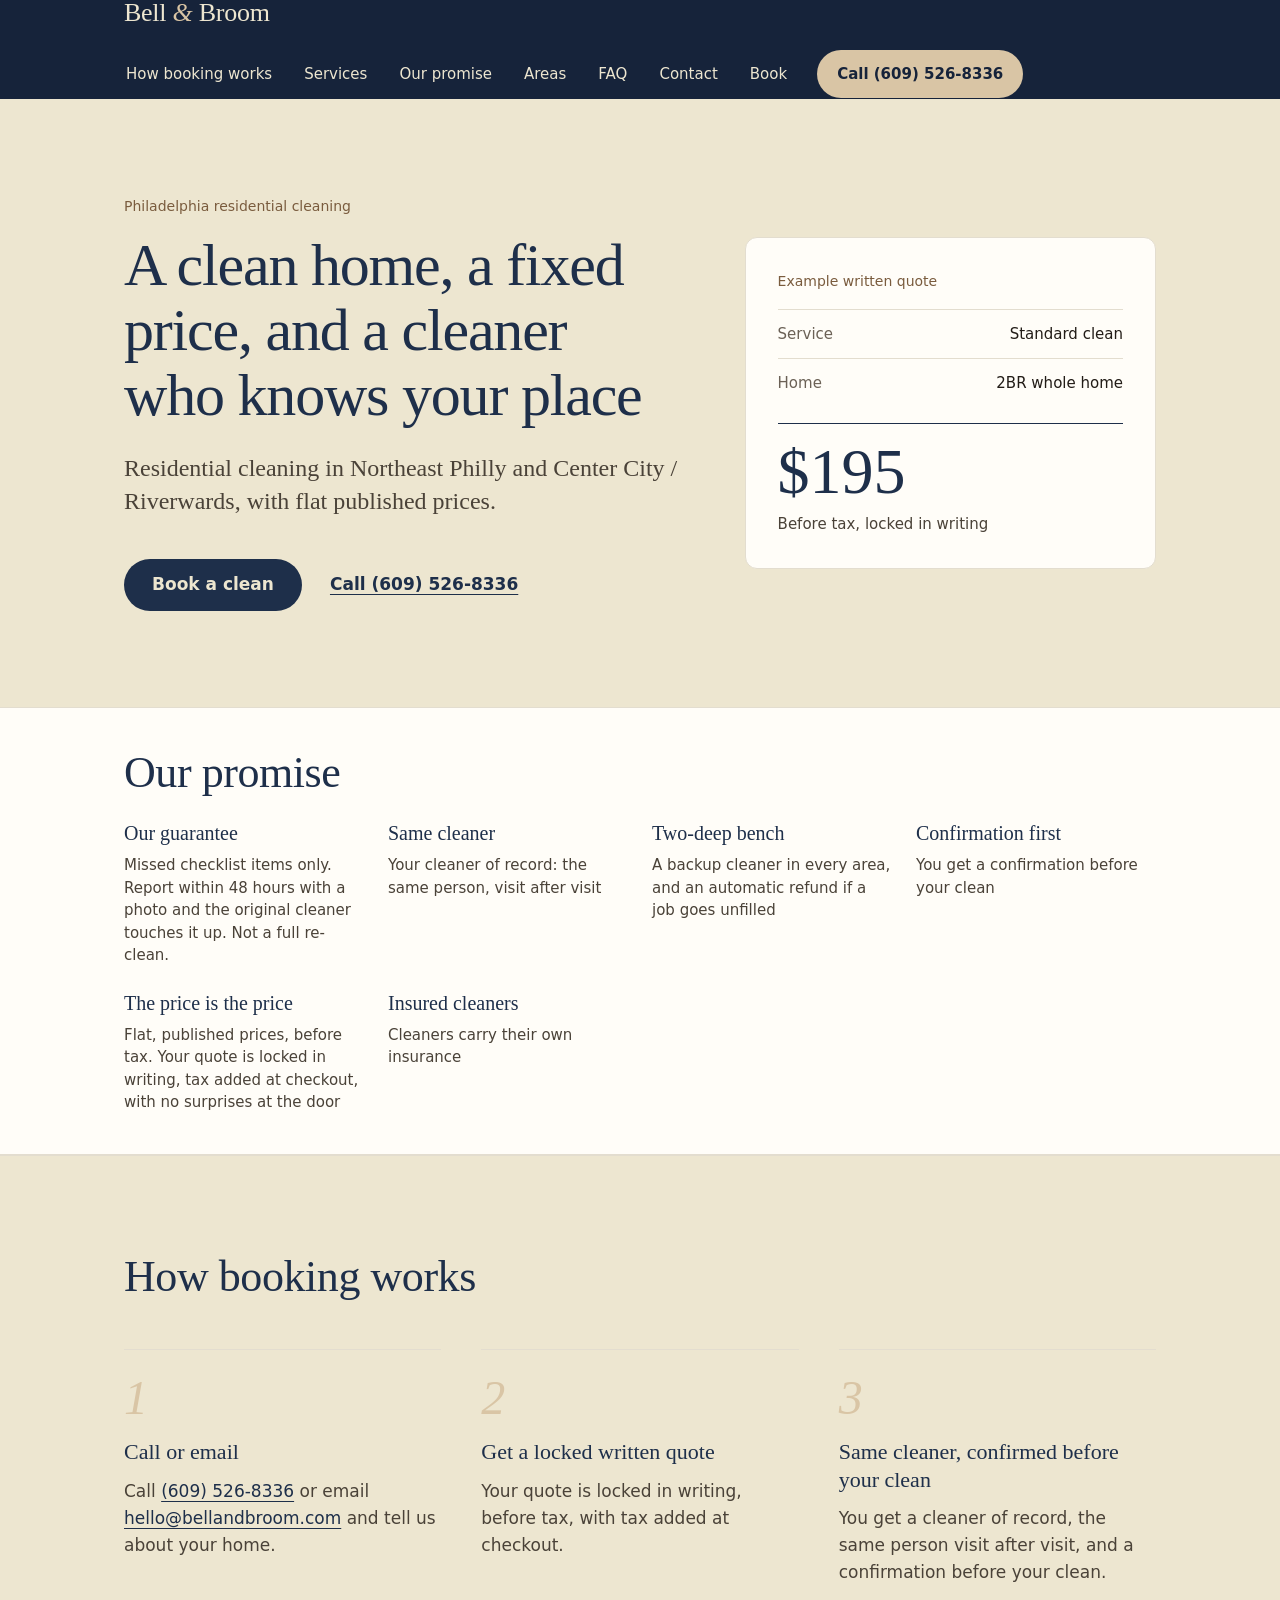
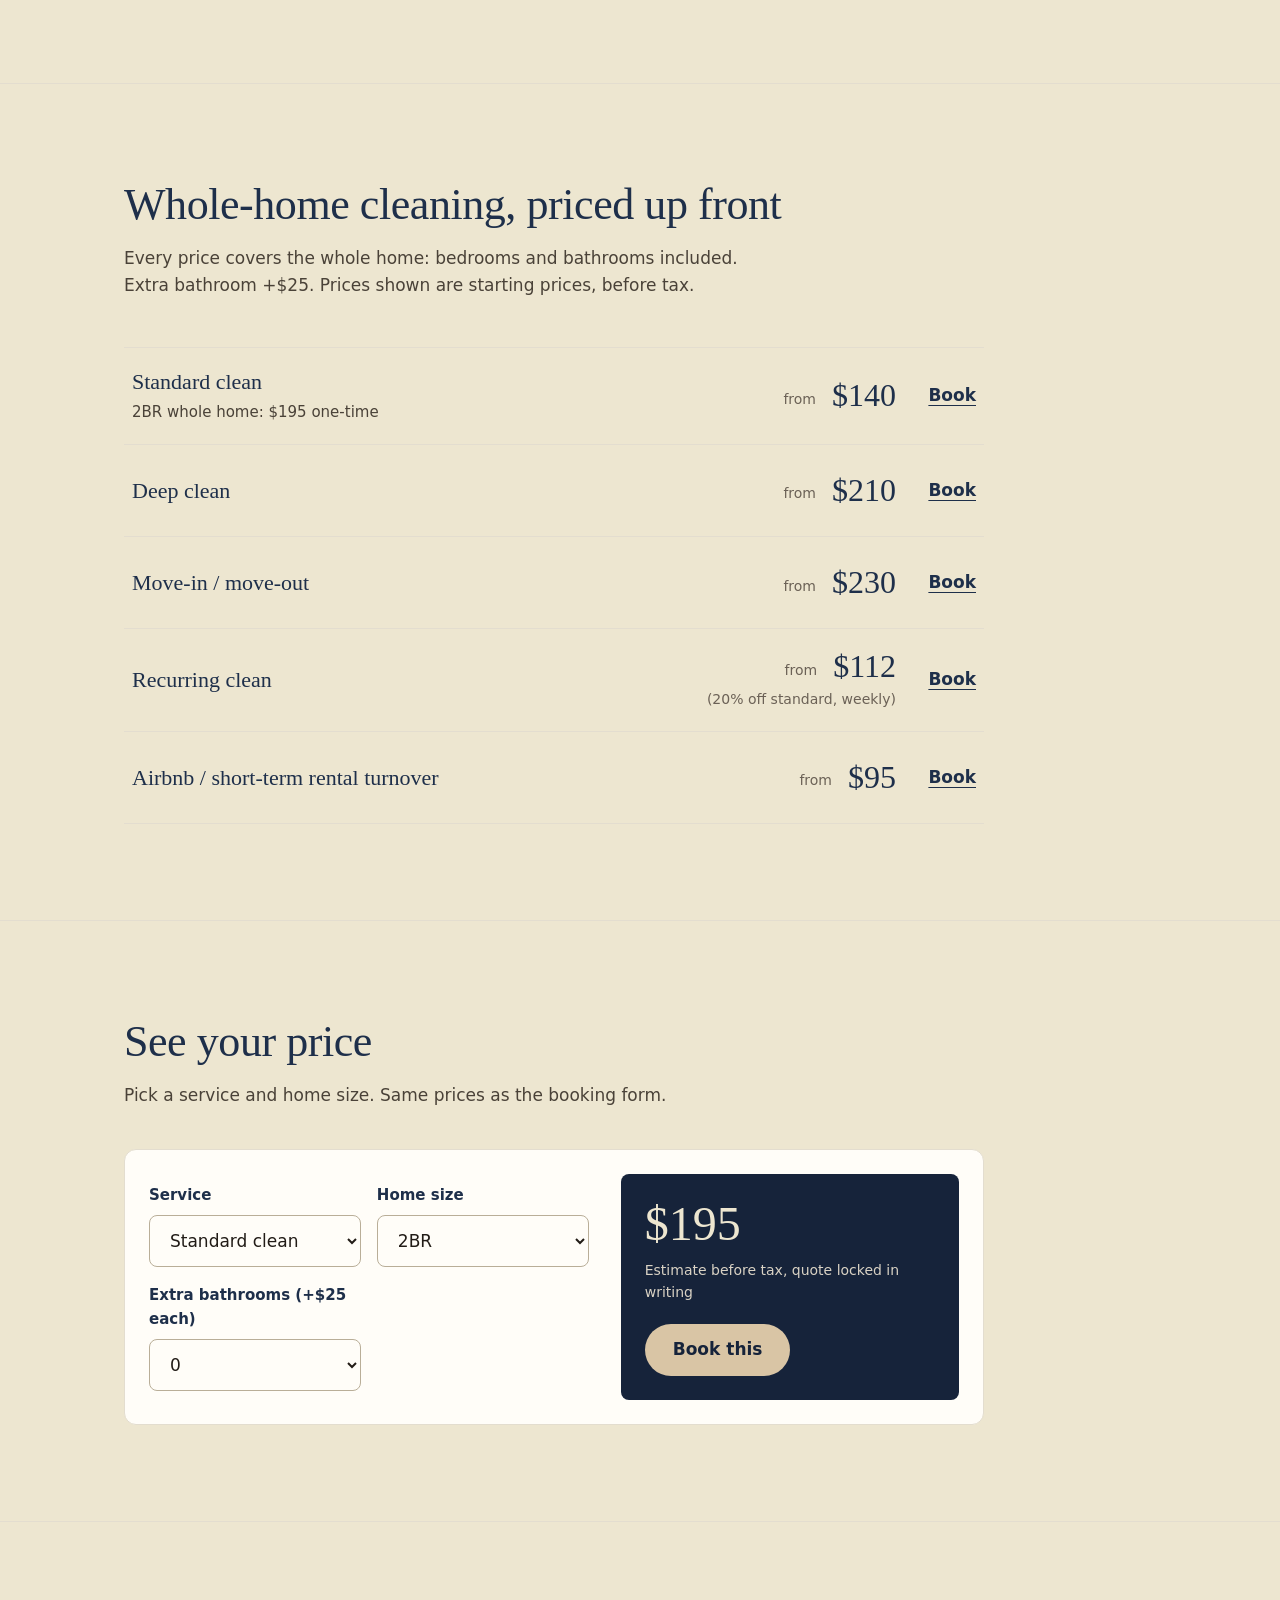
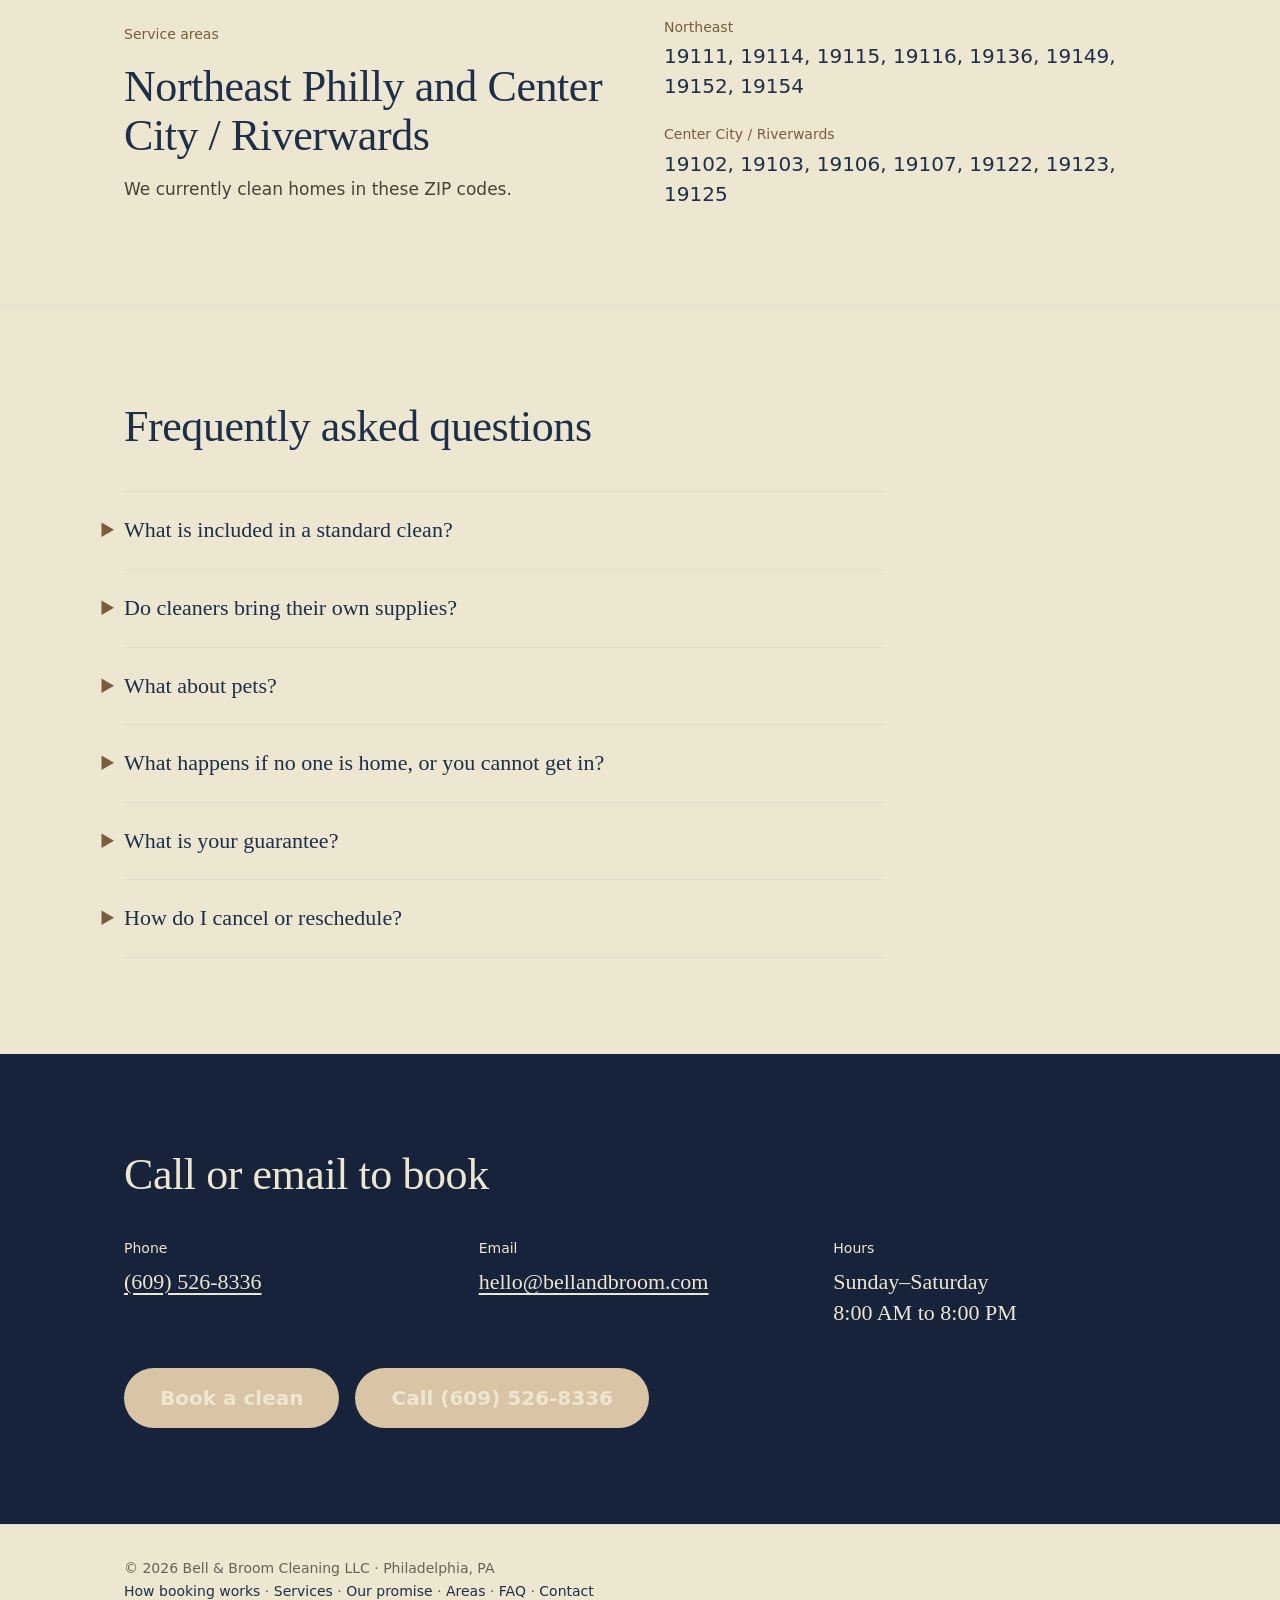
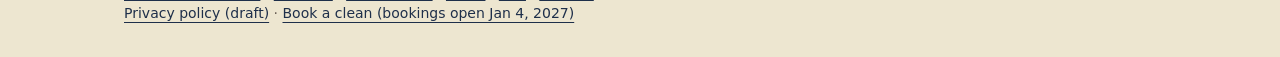
==== commit 8f4aea13: "Merge promise into trust strip, fix Recurring price to from $112, stage only public files on deploy " ====
--- a/index.html
+++ b/index.html
@@ -103,8 +103,9 @@
     </div>
   </section>
 
-  <section class="trust" aria-label="What you can count on">
-    <div class="wrap">
+  <section id="promise" class="trust" aria-label="What you can count on">
+    <div class="wrap">
+      <h2>Our promise</h2>
       <ul class="trust-list">
         <li>
           <h3>Our guarantee</h3>
@@ -112,11 +113,19 @@
         </li>
         <li>
           <h3>Same cleaner</h3>
-          <p>Your cleaner of record, visit after visit</p>
+          <p>Your cleaner of record: the same person, visit after visit</p>
         </li>
         <li>
           <h3>Two-deep bench</h3>
           <p>A backup cleaner in every area, and an automatic refund if a job goes unfilled</p>
+        </li>
+        <li>
+          <h3>Confirmation first</h3>
+          <p>You get a confirmation before your clean</p>
+        </li>
+        <li>
+          <h3>The price is the price</h3>
+          <p>Flat, published prices, before tax. Your quote is locked in writing, tax added at checkout, with no surprises at the door</p>
         </li>
         <li>
           <h3>Insured cleaners</h3>
@@ -188,8 +197,8 @@
             <h3>Recurring clean</h3>
           </div>
           <div class="pricebox">
-            <p class="price"><span>from</span> $118</p>
-            <p class="basis">(15% off standard, biweekly)</p>
+            <p class="price"><span>from</span> $112</p>
+            <p class="basis">(20% off standard, weekly)</p>
           </div>
           <a class="card-link" href="book.html?service=recurring" aria-label="Book recurring clean">Book</a>
         </li>
@@ -256,29 +265,6 @@
           <a class="btn btn-tan" id="c-book" href="book.html">Book this</a>
         </div>
       </div>
-    </div>
-  </section>
-
-  <section id="promise" class="section band">
-    <div class="wrap">
-      <h2>What we commit to</h2>
-      <ol class="wedges">
-        <li>
-          <span class="num">1</span>
-          <h3>We show up</h3>
-          <p>Every area has a two-deep bench, so there is always a backup cleaner. You get a confirmation before your clean. If a job ever goes unfilled, you get an automatic refund.</p>
-        </li>
-        <li>
-          <span class="num">2</span>
-          <h3>The price is the price</h3>
-          <p>Flat, published prices, before tax. Your quote is locked in writing, tax added at checkout, with no surprises at the door.</p>
-        </li>
-        <li>
-          <span class="num">3</span>
-          <h3>The same cleaner</h3>
-          <p>You get a cleaner of record: the same person, visit after visit.</p>
-        </li>
-      </ol>
     </div>
   </section>
 
--- a/styles.css
+++ b/styles.css
@@ -271,3 +271,4 @@
   .contact-btns { flex-direction: column; gap: 0; }
   .contact-btns .btn-lg { width: 100%; padding: 0 16px; }
 }
+.trust h2 { margin: 0 0 24px; }
